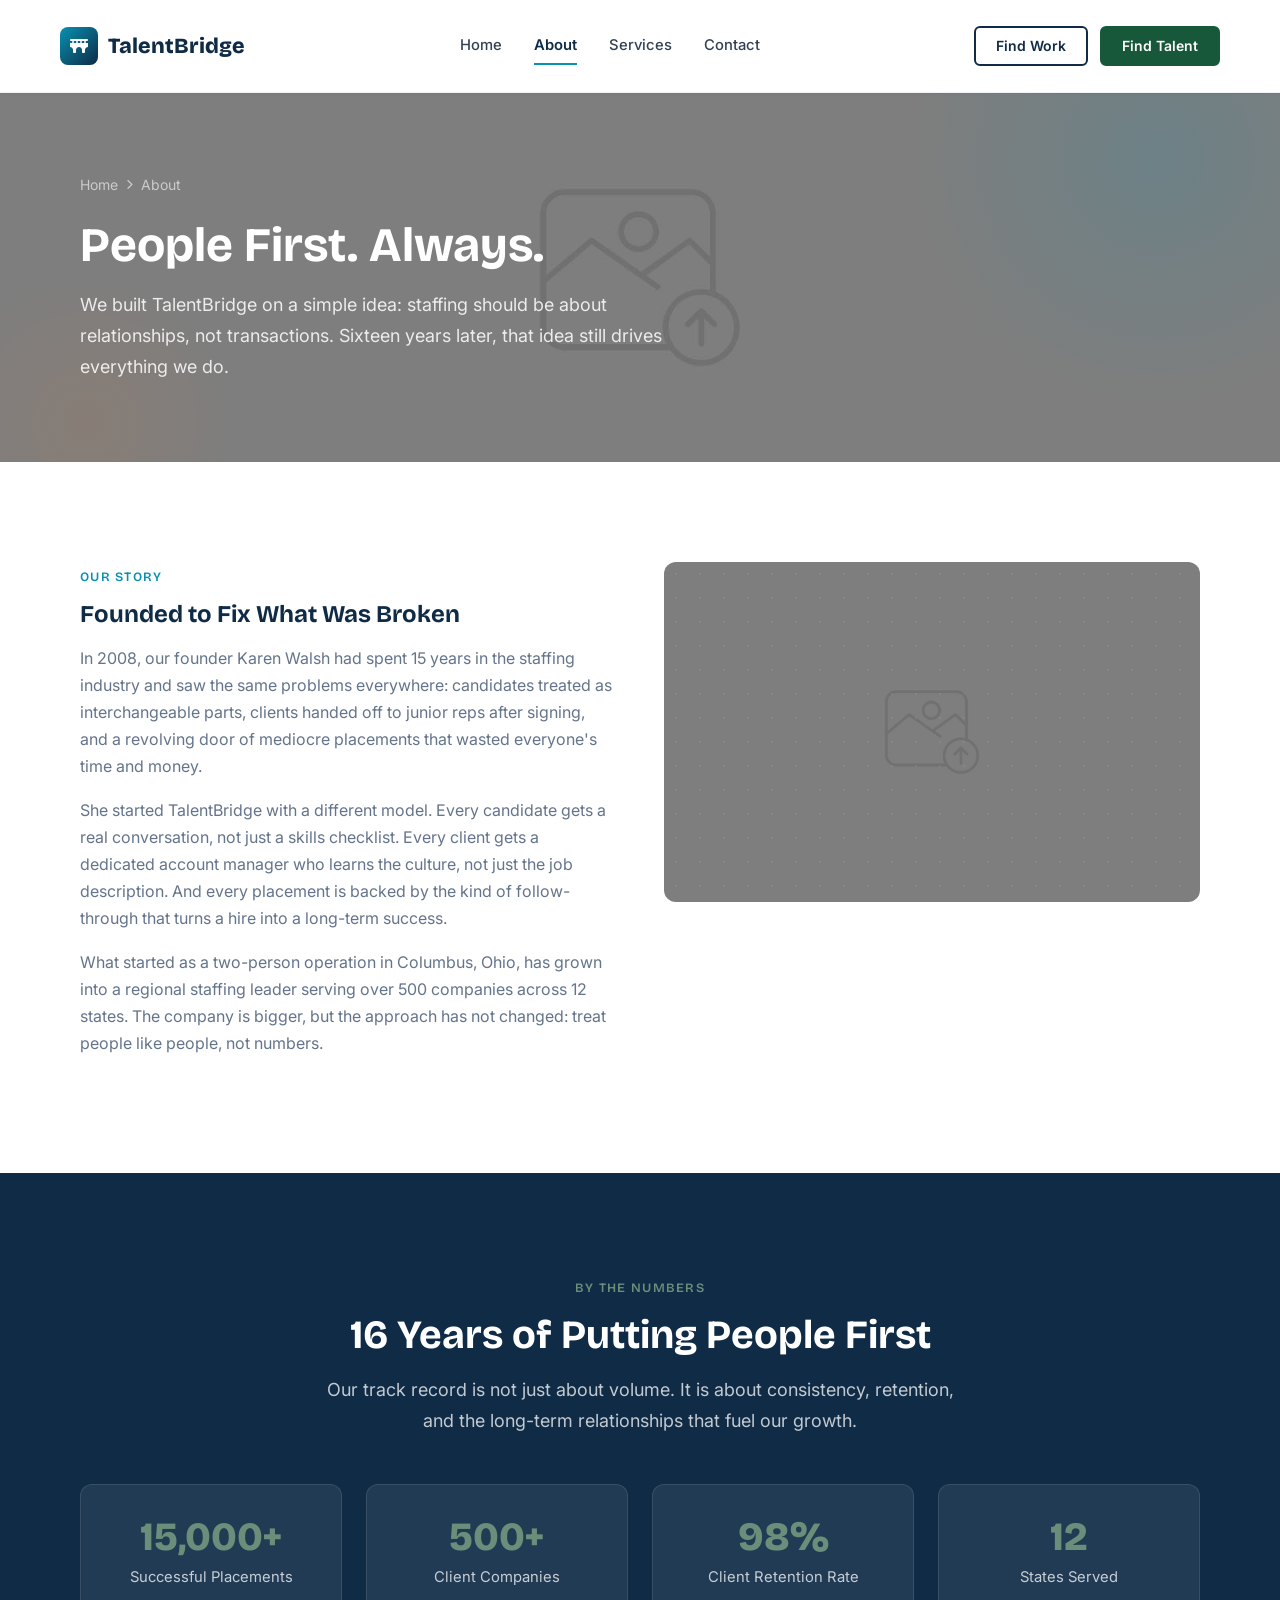
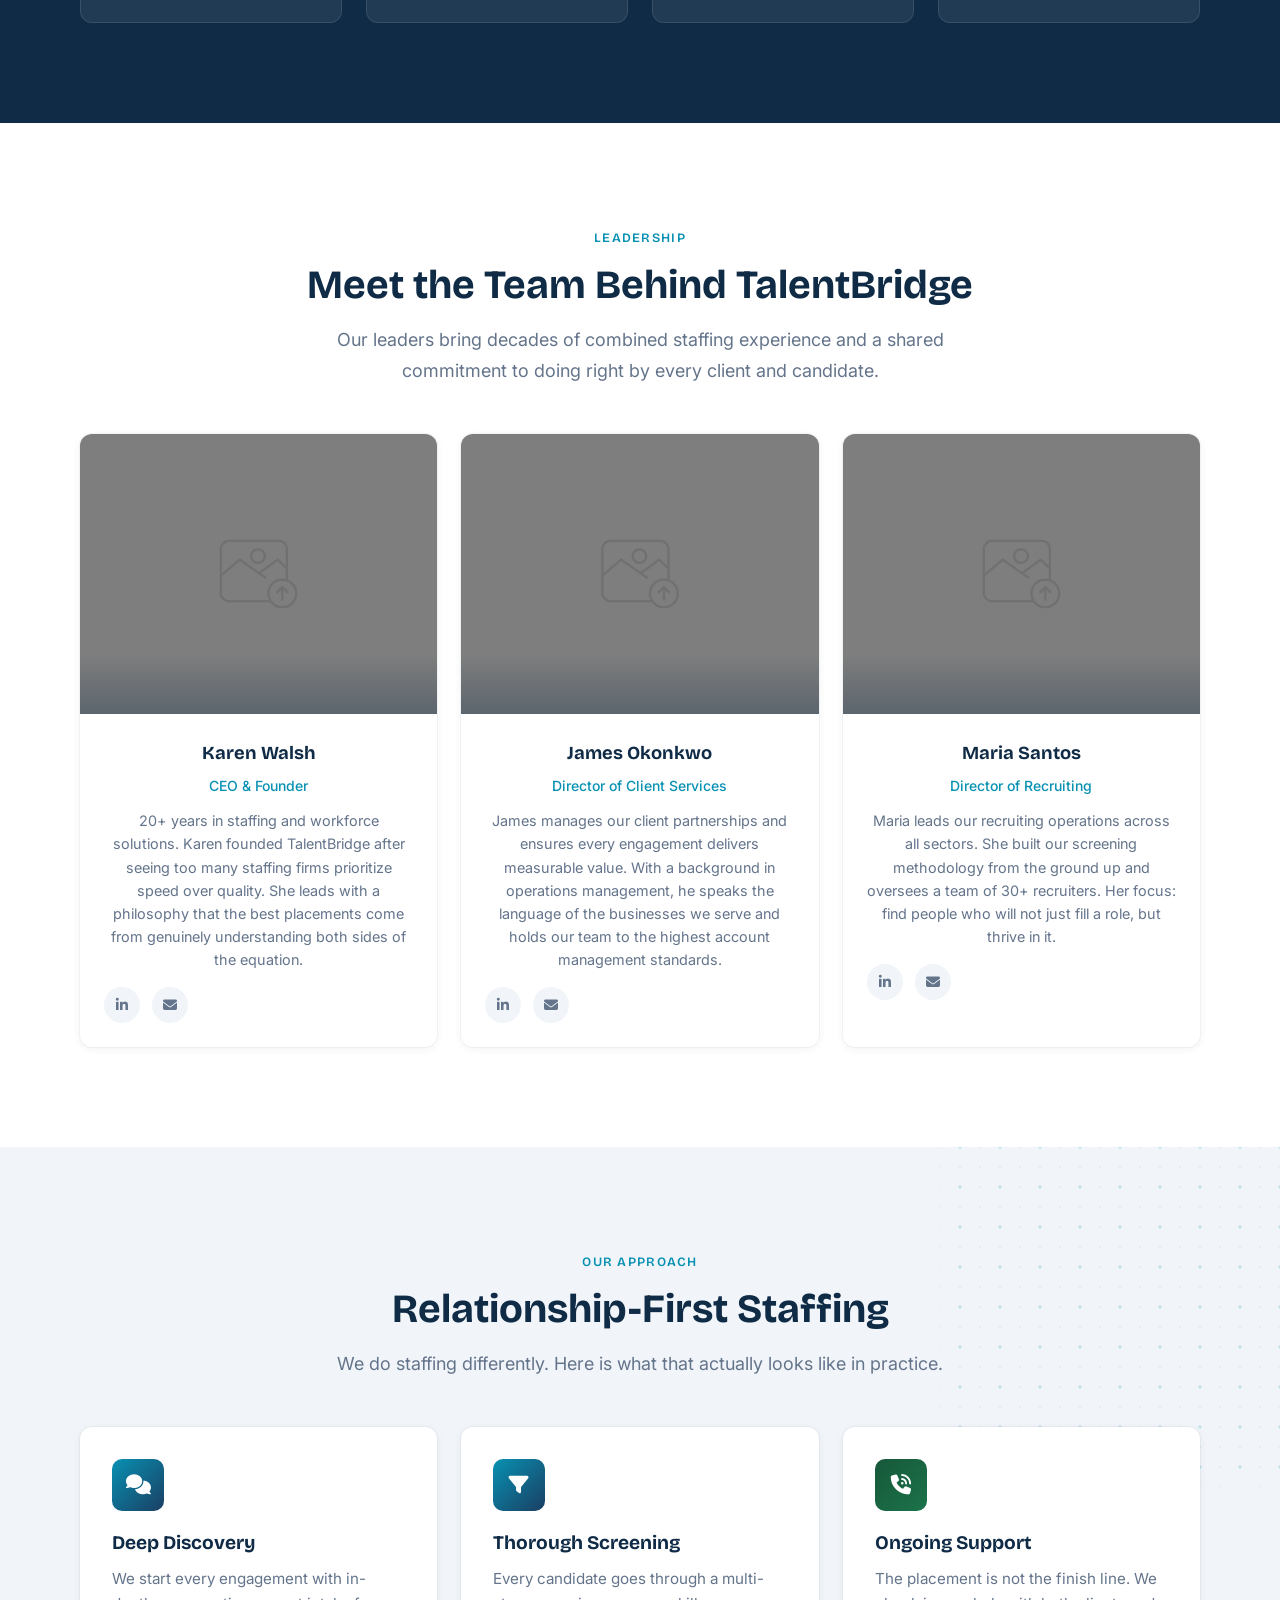
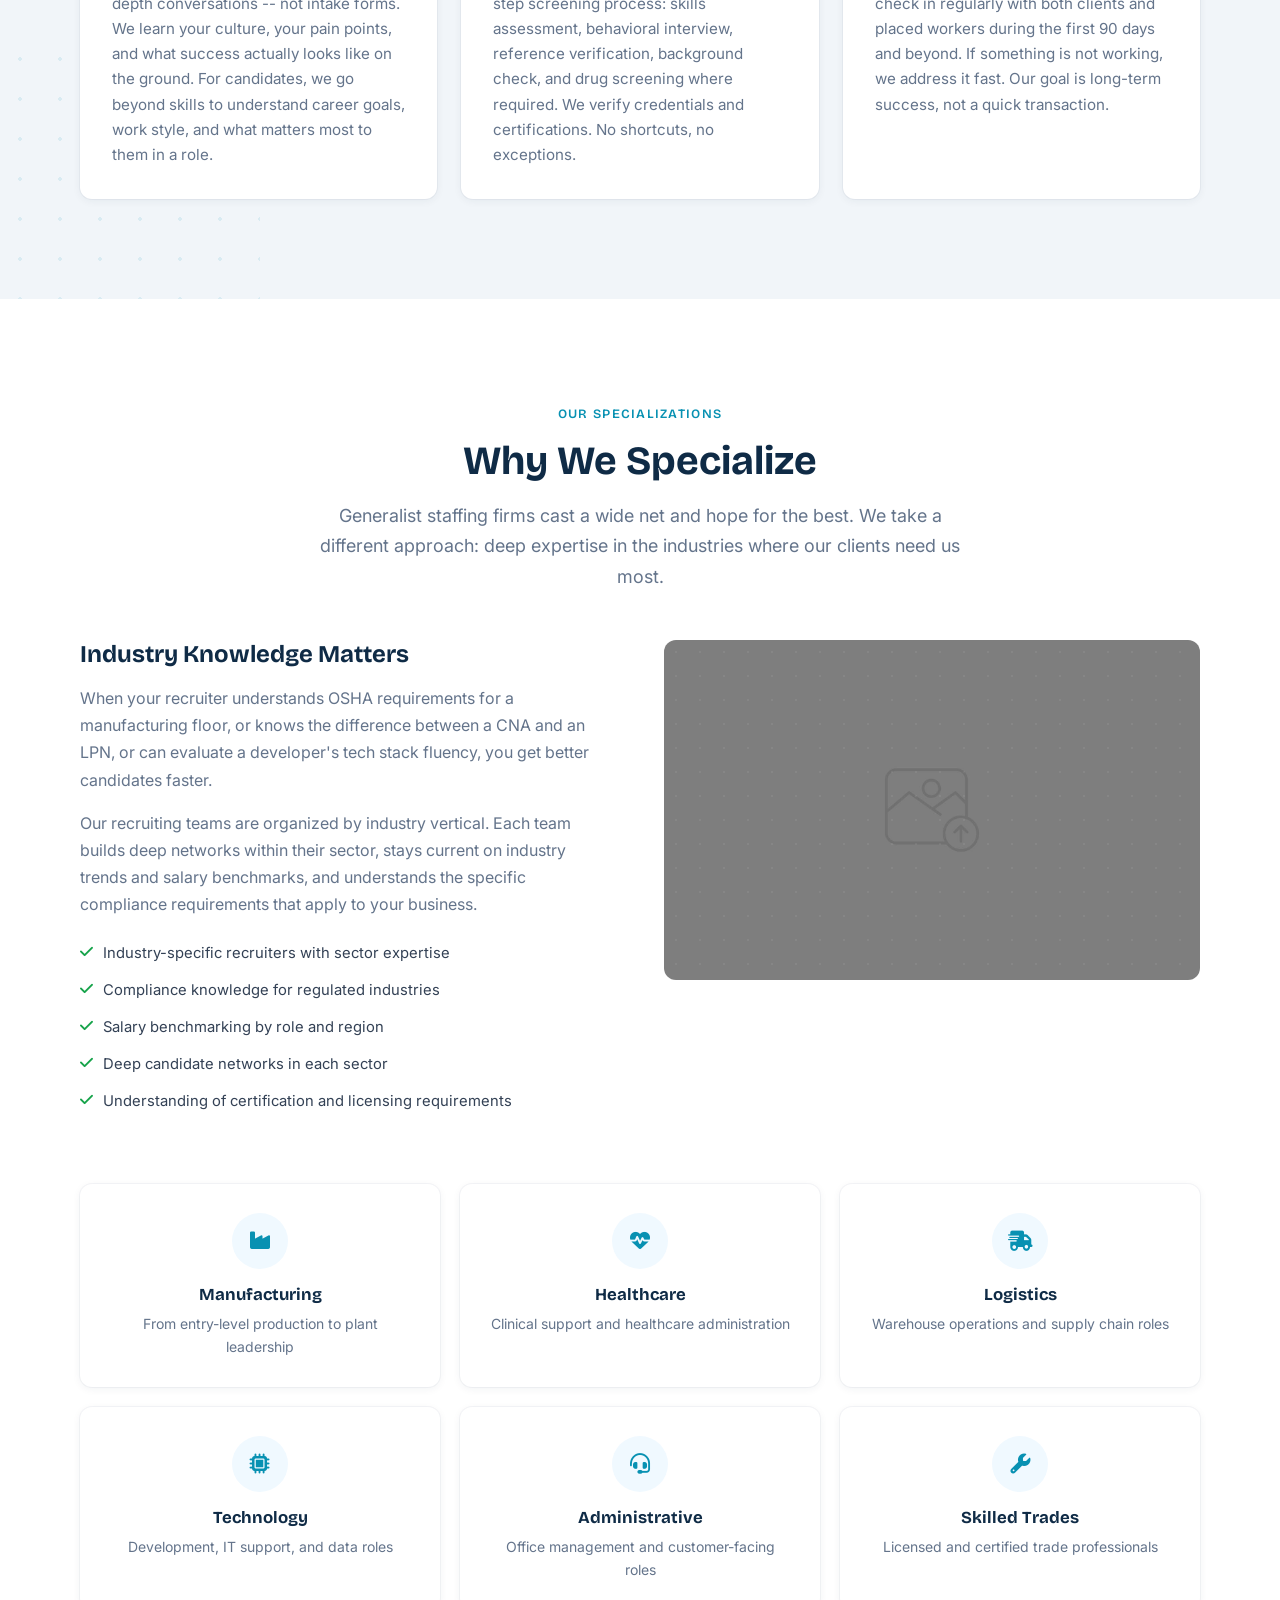
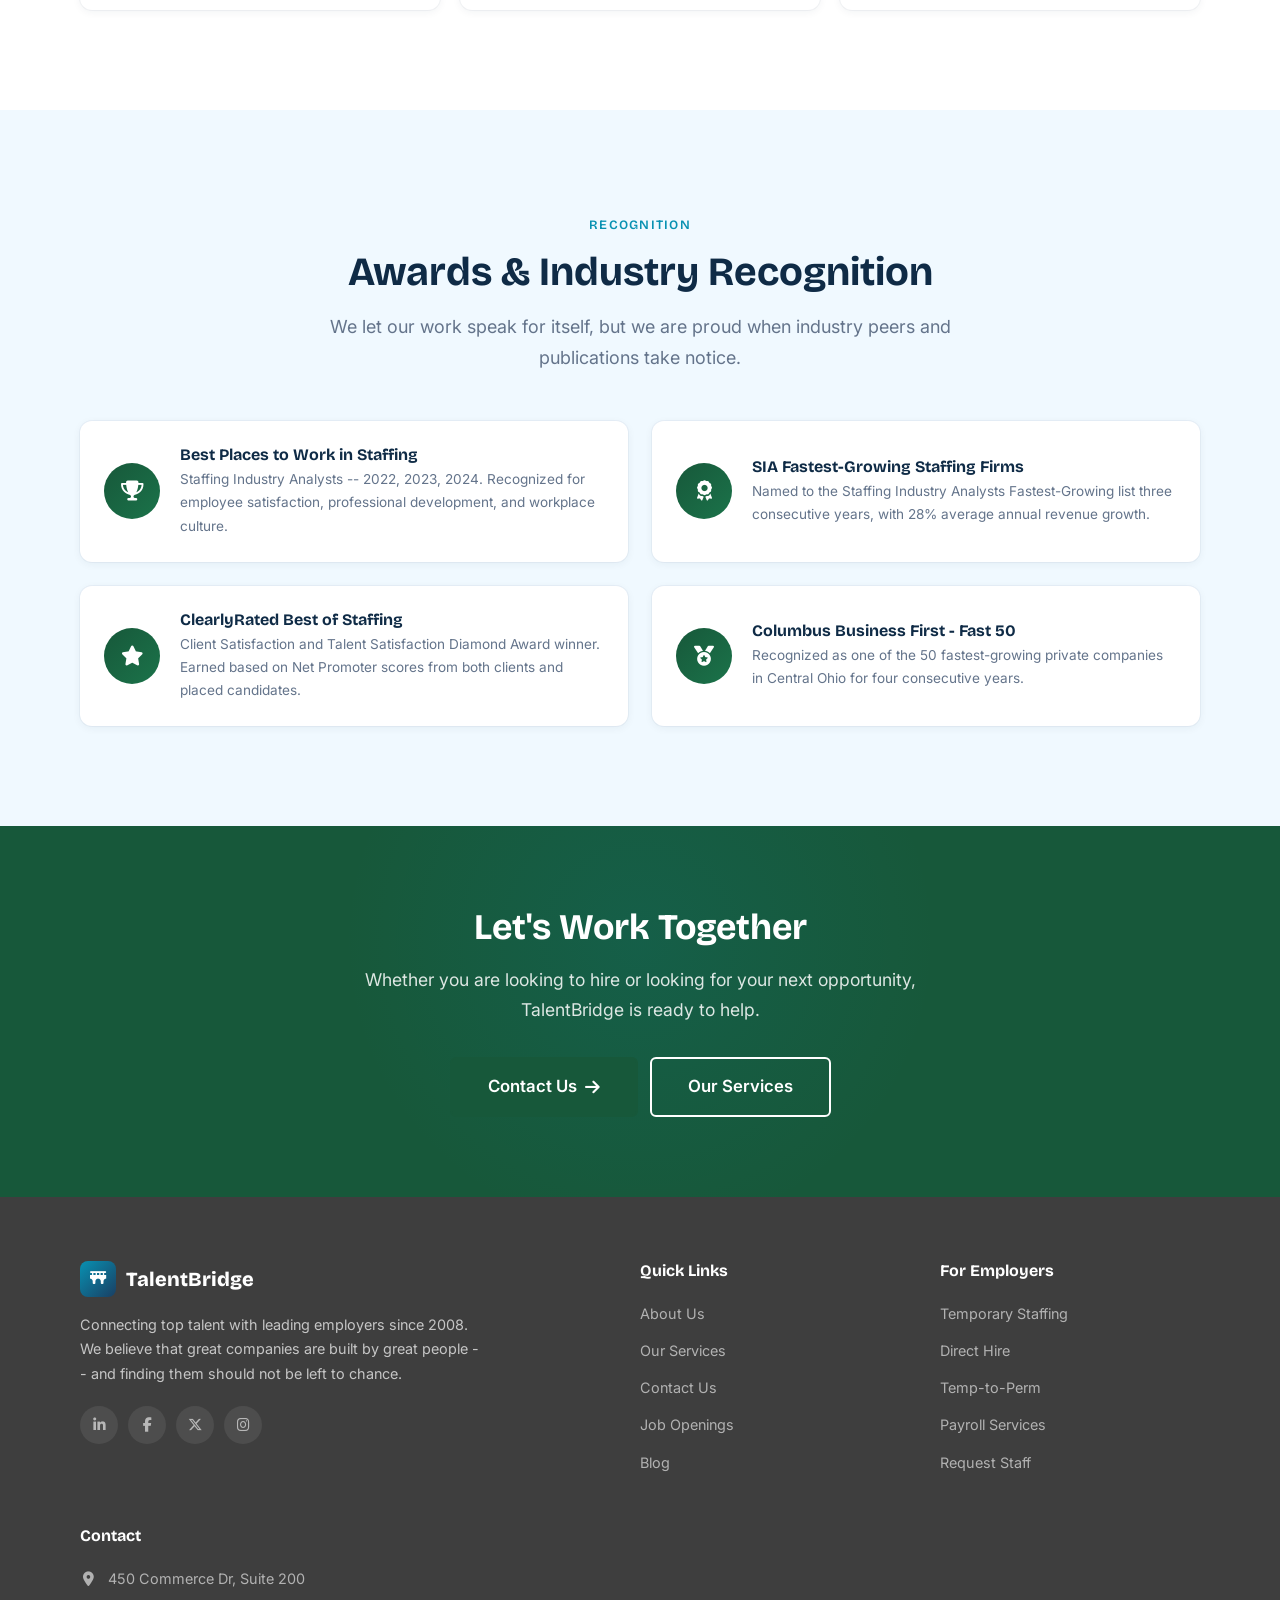
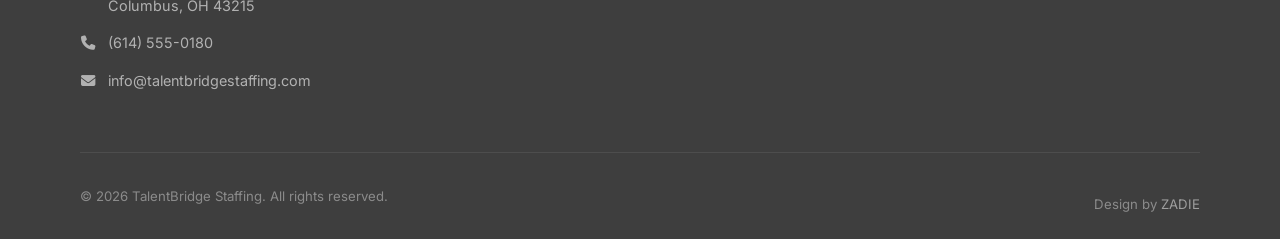
==== about.html @ 148ab931 "Initial commit" ====
<!DOCTYPE html>
<html lang="en">
<head>
  <meta charset="UTF-8">
  <meta name="viewport" content="width=device-width, initial-scale=1.0">
  <title>About Us | TalentBridge Staffing</title>
  <meta name="description" content="Learn about TalentBridge Staffing -- our story, our team, and our relationship-first approach to staffing that has served 500+ companies since 2008.">
  <link rel="preconnect" href="https://fonts.googleapis.com">
  <link rel="preconnect" href="https://fonts.gstatic.com" crossorigin>
  <link href="https://fonts.googleapis.com/css2?family=Bricolage+Grotesque:wght@400;500;600;700;800&family=Inter:wght@400;500;600;700&display=swap" rel="stylesheet">
  <link rel="stylesheet" href="https://cdnjs.cloudflare.com/ajax/libs/font-awesome/6.5.0/css/all.min.css">
  <link rel="stylesheet" href="styles.css">

  </head>
<body>



<!-- Header -->
<header class="header">
  <div class="header__inner">
    <a href="index.html" class="header__logo">
      <div class="header__logo-icon"><i class="fa-solid fa-bridge"></i></div>
      TalentBridge
    </a>
    <nav class="header__nav">
      <a href="index.html" class="header__nav-link">Home</a>
      <a href="about.html" class="header__nav-link active">About</a>
      <a href="services.html" class="header__nav-link">Services</a>
      <a href="contact.html" class="header__nav-link">Contact</a>
    </nav>
    <div class="header__actions">
      <a href="contact.html" class="btn btn--sm btn--outline-dark">Find Work</a>
      <a href="contact.html" class="btn btn--sm btn--primary">Find Talent</a>
    </div>
    <button class="mobile-nav-toggle" aria-label="Toggle navigation">
      <span></span>
      <span></span>
      <span></span>
    </button>
  </div>
  <nav class="mobile-nav">
    <a href="index.html" class="mobile-nav__link">Home</a>
    <a href="about.html" class="mobile-nav__link active">About</a>
    <a href="services.html" class="mobile-nav__link">Services</a>
    <a href="contact.html" class="mobile-nav__link">Contact</a>
    <div class="mobile-nav__actions">
      <a href="contact.html" class="btn btn--outline-dark">Find Work</a>
      <a href="contact.html" class="btn btn--primary">Find Talent</a>
    </div>
  </nav>
</header>

<!-- Page Hero -->
<section class="page-hero" style="background: url('images/placeholder.jpg') center/cover no-repeat;">
  <div class="container">
    <div class="page-hero__breadcrumb">
      <a href="index.html">Home</a>
      <i class="fa-solid fa-chevron-right" style="font-size: 0.65rem;"></i>
      <span>About</span>
    </div>
    <h1>People First. Always.</h1>
    <p>We built TalentBridge on a simple idea: staffing should be about relationships, not transactions. Sixteen years later, that idea still drives everything we do.</p>
  </div>
</section>

<!-- Our Story -->
<section class="section">
  <div class="container">
    <div class="service-detail">
      <div class="service-detail__content">
        <span class="section-label">Our Story</span>
        <h3>Founded to Fix What Was Broken</h3>
        <p>In 2008, our founder Karen Walsh had spent 15 years in the staffing industry and saw the same problems everywhere: candidates treated as interchangeable parts, clients handed off to junior reps after signing, and a revolving door of mediocre placements that wasted everyone's time and money.</p>
        <p>She started TalentBridge with a different model. Every candidate gets a real conversation, not just a skills checklist. Every client gets a dedicated account manager who learns the culture, not just the job description. And every placement is backed by the kind of follow-through that turns a hire into a long-term success.</p>
        <p>What started as a two-person operation in Columbus, Ohio, has grown into a regional staffing leader serving over 500 companies across 12 states. The company is bigger, but the approach has not changed: treat people like people, not numbers.</p>
      </div>
      <div class="service-detail__image" style="background: url('images/placeholder.jpg') center/cover no-repeat;">
      </div>
    </div>
  </div>
</section>

<!-- Stats -->
<section class="section section--dark">
  <div class="container text-center">
    <span class="section-label">By The Numbers</span>
    <h2 class="section-title">16 Years of Putting People First</h2>
    <p class="section-subtitle" style="color: rgba(255,255,255,0.75);">Our track record is not just about volume. It is about consistency, retention, and the long-term relationships that fuel our growth.</p>
    <div class="stats-grid">
      <div class="stat-card">
        <div class="stat-card__number">15,000+</div>
        <div class="stat-card__label">Successful Placements</div>
      </div>
      <div class="stat-card">
        <div class="stat-card__number">500+</div>
        <div class="stat-card__label">Client Companies</div>
      </div>
      <div class="stat-card">
        <div class="stat-card__number">98%</div>
        <div class="stat-card__label">Client Retention Rate</div>
      </div>
      <div class="stat-card">
        <div class="stat-card__number">12</div>
        <div class="stat-card__label">States Served</div>
      </div>
    </div>
  </div>
</section>

<!-- Team -->
<section class="section">
  <div class="container text-center">
    <span class="section-label">Leadership</span>
    <h2 class="section-title">Meet the Team Behind TalentBridge</h2>
    <p class="section-subtitle">Our leaders bring decades of combined staffing experience and a shared commitment to doing right by every client and candidate.</p>
    <div class="grid-3">
      <div class="team-card">
        <div class="team-card__photo" style="background: url('images/placeholder.jpg') center top/cover no-repeat;">
        </div>
        <div class="team-card__info">
          <div class="team-card__name">Karen Walsh</div>
          <div class="team-card__title">CEO & Founder</div>
          <p class="team-card__bio">20+ years in staffing and workforce solutions. Karen founded TalentBridge after seeing too many staffing firms prioritize speed over quality. She leads with a philosophy that the best placements come from genuinely understanding both sides of the equation.</p>
          <div class="team-card__social">
            <a href="#" aria-label="LinkedIn"><i class="fa-brands fa-linkedin-in"></i></a>
            <a href="#" aria-label="Email"><i class="fa-solid fa-envelope"></i></a>
          </div>
        </div>
      </div>
      <div class="team-card">
        <div class="team-card__photo" style="background: url('images/placeholder.jpg') center top/cover no-repeat;">
        </div>
        <div class="team-card__info">
          <div class="team-card__name">James Okonkwo</div>
          <div class="team-card__title">Director of Client Services</div>
          <p class="team-card__bio">James manages our client partnerships and ensures every engagement delivers measurable value. With a background in operations management, he speaks the language of the businesses we serve and holds our team to the highest account management standards.</p>
          <div class="team-card__social">
            <a href="#" aria-label="LinkedIn"><i class="fa-brands fa-linkedin-in"></i></a>
            <a href="#" aria-label="Email"><i class="fa-solid fa-envelope"></i></a>
          </div>
        </div>
      </div>
      <div class="team-card">
        <div class="team-card__photo" style="background: url('images/placeholder.jpg') center top/cover no-repeat;">
        </div>
        <div class="team-card__info">
          <div class="team-card__name">Maria Santos</div>
          <div class="team-card__title">Director of Recruiting</div>
          <p class="team-card__bio">Maria leads our recruiting operations across all sectors. She built our screening methodology from the ground up and oversees a team of 30+ recruiters. Her focus: find people who will not just fill a role, but thrive in it.</p>
          <div class="team-card__social">
            <a href="#" aria-label="LinkedIn"><i class="fa-brands fa-linkedin-in"></i></a>
            <a href="#" aria-label="Email"><i class="fa-solid fa-envelope"></i></a>
          </div>
        </div>
      </div>
    </div>
  </div>
</section>

<!-- Our Approach -->
<section class="section section--gray connection-pattern">
  <div class="container">
    <div class="text-center">
      <span class="section-label">Our Approach</span>
      <h2 class="section-title">Relationship-First Staffing</h2>
      <p class="section-subtitle">We do staffing differently. Here is what that actually looks like in practice.</p>
    </div>
    <div class="grid-3">
      <div class="card">
        <div class="card__icon">
          <i class="fa-solid fa-comments"></i>
        </div>
        <h3>Deep Discovery</h3>
        <p>We start every engagement with in-depth conversations -- not intake forms. We learn your culture, your pain points, and what success actually looks like on the ground. For candidates, we go beyond skills to understand career goals, work style, and what matters most to them in a role.</p>
      </div>
      <div class="card">
        <div class="card__icon">
          <i class="fa-solid fa-filter"></i>
        </div>
        <h3>Thorough Screening</h3>
        <p>Every candidate goes through a multi-step screening process: skills assessment, behavioral interview, reference verification, background check, and drug screening where required. We verify credentials and certifications. No shortcuts, no exceptions.</p>
      </div>
      <div class="card">
        <div class="card__icon card__icon--accent">
          <i class="fa-solid fa-phone-volume"></i>
        </div>
        <h3>Ongoing Support</h3>
        <p>The placement is not the finish line. We check in regularly with both clients and placed workers during the first 90 days and beyond. If something is not working, we address it fast. Our goal is long-term success, not a quick transaction.</p>
      </div>
    </div>
  </div>
</section>

<!-- Industries Deep Dive -->
<section class="section">
  <div class="container">
    <div class="text-center">
      <span class="section-label">Our Specializations</span>
      <h2 class="section-title">Why We Specialize</h2>
      <p class="section-subtitle">Generalist staffing firms cast a wide net and hope for the best. We take a different approach: deep expertise in the industries where our clients need us most.</p>
    </div>
    <div class="service-detail" style="margin-bottom: 48px;">
      <div class="service-detail__content">
        <h3>Industry Knowledge Matters</h3>
        <p>When your recruiter understands OSHA requirements for a manufacturing floor, or knows the difference between a CNA and an LPN, or can evaluate a developer's tech stack fluency, you get better candidates faster.</p>
        <p>Our recruiting teams are organized by industry vertical. Each team builds deep networks within their sector, stays current on industry trends and salary benchmarks, and understands the specific compliance requirements that apply to your business.</p>
        <ul class="check-list">
          <li><i class="fa-solid fa-check"></i> Industry-specific recruiters with sector expertise</li>
          <li><i class="fa-solid fa-check"></i> Compliance knowledge for regulated industries</li>
          <li><i class="fa-solid fa-check"></i> Salary benchmarking by role and region</li>
          <li><i class="fa-solid fa-check"></i> Deep candidate networks in each sector</li>
          <li><i class="fa-solid fa-check"></i> Understanding of certification and licensing requirements</li>
        </ul>
      </div>
      <div class="service-detail__image" style="background: url('images/placeholder.jpg') center/cover no-repeat;">
      </div>
    </div>
    <div class="grid-6">
      <div class="industry-card">
        <div class="industry-card__icon">
          <i class="fa-solid fa-industry"></i>
        </div>
        <h3>Manufacturing</h3>
        <p>From entry-level production to plant leadership</p>
      </div>
      <div class="industry-card">
        <div class="industry-card__icon">
          <i class="fa-solid fa-heart-pulse"></i>
        </div>
        <h3>Healthcare</h3>
        <p>Clinical support and healthcare administration</p>
      </div>
      <div class="industry-card">
        <div class="industry-card__icon">
          <i class="fa-solid fa-truck-fast"></i>
        </div>
        <h3>Logistics</h3>
        <p>Warehouse operations and supply chain roles</p>
      </div>
      <div class="industry-card">
        <div class="industry-card__icon">
          <i class="fa-solid fa-microchip"></i>
        </div>
        <h3>Technology</h3>
        <p>Development, IT support, and data roles</p>
      </div>
      <div class="industry-card">
        <div class="industry-card__icon">
          <i class="fa-solid fa-headset"></i>
        </div>
        <h3>Administrative</h3>
        <p>Office management and customer-facing roles</p>
      </div>
      <div class="industry-card">
        <div class="industry-card__icon">
          <i class="fa-solid fa-wrench"></i>
        </div>
        <h3>Skilled Trades</h3>
        <p>Licensed and certified trade professionals</p>
      </div>
    </div>
  </div>
</section>

<!-- Awards -->
<section class="section section--light-blue">
  <div class="container">
    <div class="text-center">
      <span class="section-label">Recognition</span>
      <h2 class="section-title">Awards & Industry Recognition</h2>
      <p class="section-subtitle">We let our work speak for itself, but we are proud when industry peers and publications take notice.</p>
    </div>
    <div class="grid-2">
      <div class="award-card">
        <div class="award-card__icon">
          <i class="fa-solid fa-trophy"></i>
        </div>
        <div>
          <h4>Best Places to Work in Staffing</h4>
          <p>Staffing Industry Analysts -- 2022, 2023, 2024. Recognized for employee satisfaction, professional development, and workplace culture.</p>
        </div>
      </div>
      <div class="award-card">
        <div class="award-card__icon">
          <i class="fa-solid fa-award"></i>
        </div>
        <div>
          <h4>SIA Fastest-Growing Staffing Firms</h4>
          <p>Named to the Staffing Industry Analysts Fastest-Growing list three consecutive years, with 28% average annual revenue growth.</p>
        </div>
      </div>
      <div class="award-card">
        <div class="award-card__icon">
          <i class="fa-solid fa-star"></i>
        </div>
        <div>
          <h4>ClearlyRated Best of Staffing</h4>
          <p>Client Satisfaction and Talent Satisfaction Diamond Award winner. Earned based on Net Promoter scores from both clients and placed candidates.</p>
        </div>
      </div>
      <div class="award-card">
        <div class="award-card__icon">
          <i class="fa-solid fa-medal"></i>
        </div>
        <div>
          <h4>Columbus Business First - Fast 50</h4>
          <p>Recognized as one of the 50 fastest-growing private companies in Central Ohio for four consecutive years.</p>
        </div>
      </div>
    </div>
  </div>
</section>

<!-- CTA Banner -->
<section class="cta-banner">
  <div class="container">
    <h2>Let's Work Together</h2>
    <p>Whether you are looking to hire or looking for your next opportunity, TalentBridge is ready to help.</p>
    <div class="btn-group">
      <a href="contact.html" class="btn btn--primary btn--lg">Contact Us <i class="fa-solid fa-arrow-right"></i></a>
      <a href="services.html" class="btn btn--outline btn--lg">Our Services</a>
    </div>
  </div>
</section>

<!-- Footer -->
<footer class="footer">
  <div class="container">
    <div class="footer__grid">
      <div class="footer__brand">
        <a href="index.html" class="footer__logo">
          <div class="footer__logo-icon"><i class="fa-solid fa-bridge"></i></div>
          TalentBridge
        </a>
        <p>Connecting top talent with leading employers since 2008. We believe that great companies are built by great people -- and finding them should not be left to chance.</p>
        <div class="footer__social">
          <a href="#" aria-label="LinkedIn"><i class="fa-brands fa-linkedin-in"></i></a>
          <a href="#" aria-label="Facebook"><i class="fa-brands fa-facebook-f"></i></a>
          <a href="#" aria-label="Twitter"><i class="fa-brands fa-x-twitter"></i></a>
          <a href="#" aria-label="Instagram"><i class="fa-brands fa-instagram"></i></a>
        </div>
      </div>
      <div class="footer__column">
        <h4>Quick Links</h4>
        <ul>
          <li><a href="about.html">About Us</a></li>
          <li><a href="services.html">Our Services</a></li>
          <li><a href="contact.html">Contact Us</a></li>
          <li><a href="#">Job Openings</a></li>
          <li><a href="#">Blog</a></li>
        </ul>
      </div>
      <div class="footer__column">
        <h4>For Employers</h4>
        <ul>
          <li><a href="services.html">Temporary Staffing</a></li>
          <li><a href="services.html">Direct Hire</a></li>
          <li><a href="services.html">Temp-to-Perm</a></li>
          <li><a href="services.html">Payroll Services</a></li>
          <li><a href="contact.html">Request Staff</a></li>
        </ul>
      </div>
      <div class="footer__column">
        <h4>Contact</h4>
        <ul>
          <li><a href="#"><i class="fa-solid fa-location-dot"></i> 450 Commerce Dr, Suite 200<br>&nbsp;&nbsp;&nbsp;&nbsp;&nbsp;&nbsp; Columbus, OH 43215</a></li>
          <li><a href="tel:+16145550180"><i class="fa-solid fa-phone"></i> (614) 555-0180</a></li>
          <li><a href="mailto:info@talentbridgestaffing.com"><i class="fa-solid fa-envelope"></i> info@talentbridgestaffing.com</a></li>
        </ul>
      </div>
    </div>
    <div class="footer__bottom">
      <p>&copy; 2026 TalentBridge Staffing. All rights reserved.</p>
      <p>Design by <a href="https://zadie.studio" target="_blank" rel="noopener">ZADIE</a></p>
    </div>
  </div>
</footer>

<!-- Mobile Nav Toggle Script -->
<script>
  const mobileNavToggle = document.querySelector('.mobile-nav-toggle');
  const mobileNav = document.querySelector('.mobile-nav');

  mobileNavToggle.addEventListener('click', function() {
    this.classList.toggle('active');
    mobileNav.classList.toggle('active');
  });

  document.querySelectorAll('.mobile-nav__link').forEach(link => {
    link.addEventListener('click', () => {
      mobileNavToggle.classList.remove('active');
      mobileNav.classList.remove('active');
    });
  });
</script>

</body>
</html>
---- styles.css ----
/* ============================================
   TalentBridge Staffing - Complete Stylesheet
   Aesthetic: Professional, Dynamic & Connected
   ============================================ */

/* --- CSS Custom Properties --- */
:root {
  /* Colors */
  --color-primary: #0F2B46;
  --color-primary-light: #1A3F63;
  --color-primary-dark: #091D30;
  --color-secondary: #0891B2;
  --color-secondary-light: #6B8E7A;
  --color-accent: #17583a;
  --color-accent-light: #1b734a;
  --color-white: #FFFFFF;
  --color-off-white: #F8FAFC;
  --color-light-blue: #F0F9FF;
  --color-gray-light: #F1F5F9;
  --color-gray: #64748B;
  --color-gray-dark: #334155;
  --color-dark: #6B8E7A;
  --color-success: #16A34A;

  /* Fonts */
  --font-heading: 'Bricolage Grotesque', sans-serif;
  --font-body: 'Inter', sans-serif;

  /* Shadows */
  --shadow-sm: 0 1px 2px rgba(15, 43, 70, 0.06);
  --shadow-md: 0 4px 12px rgba(15, 43, 70, 0.08);
  --shadow-lg: 0 8px 24px rgba(15, 43, 70, 0.12);
  --shadow-xl: 0 12px 40px rgba(15, 43, 70, 0.16);
  --shadow-card: 0 2px 8px rgba(15, 43, 70, 0.06), 0 0 0 1px rgba(15, 43, 70, 0.04);
  --shadow-card-hover: 0 8px 24px rgba(15, 43, 70, 0.12), 0 0 0 1px rgba(8, 145, 178, 0.15);

  /* Spacing */
  --section-padding: 80px 0;
  --container-width: 1200px;
  --border-radius: 10px;
  --border-radius-lg: 12px;
  --border-radius-sm: 6px;
  --border-radius-full: 9999px;

  /* Transitions */
  --transition-fast: 0.2s ease;
  --transition-base: 0.3s ease;
  --transition-slow: 0.4s ease;
}

/* --- Reset & Base --- */
*,
*::before,
*::after {
  box-sizing: border-box;
  margin: 0;
  padding: 0;
}

html {
  scroll-behavior: smooth;
  -webkit-text-size-adjust: 100%;
}

body {
  font-family: var(--font-body);
  font-size: 16px;
  line-height: 1.7;
  color: var(--color-gray-dark);
  background-color: var(--color-white);
  -webkit-font-smoothing: antialiased;
  -moz-osx-font-smoothing: grayscale;
}

img {
  max-width: 100%;
  height: auto;
  display: block;
}

a {
  color: var(--color-secondary);
  text-decoration: none;
  transition: color var(--transition-fast);
}

a:hover {
  color: var(--color-secondary-light);
}

ul, ol {
  list-style: none;
}

h1, h2, h3, h4, h5, h6 {
  font-family: var(--font-heading);
  color: var(--color-primary);
  line-height: 1.2;
  font-weight: 700;
}

h1 { font-size: 2.5rem; }
h2 { font-size: 2rem; }
h3 { font-size: 1.5rem; }
h4 { font-size: 1.25rem; }

p + p { margin-top: 1rem; }

/* --- Utility Classes --- */
.container {
  width: 100%;
  max-width: var(--container-width);
  margin: 0 auto;
  padding: 0 20px;
}

.section {
  padding: var(--section-padding);
}

.section--gray {
  background-color: var(--color-gray-light);
}

.section--light-blue {
  background-color: var(--color-light-blue);
}

.section--dark {
  background-color: var(--color-primary);
  color: var(--color-white);
}

.section--dark h2,
.section--dark h3,
.section--dark h4 {
  color: var(--color-white);
}

.section--dark p {
  color: rgba(255, 255, 255, 0.85);
}

.section-label {
  display: inline-block;
  font-family: var(--font-heading);
  font-size: 0.8rem;
  font-weight: 600;
  text-transform: uppercase;
  letter-spacing: 0.1em;
  color: var(--color-secondary);
  margin-bottom: 12px;
}

.section--dark .section-label {
  color: var(--color-secondary-light);
}

.section-title {
  font-size: 2rem;
  margin-bottom: 16px;
}

.section-subtitle {
  font-size: 1.125rem;
  color: var(--color-gray);
  max-width: 640px;
  margin-bottom: 48px;
}

.text-center {
  text-align: center;
}

.text-center .section-subtitle {
  margin-left: auto;
  margin-right: auto;
}

/* --- Buttons --- */
.btn {
  display: inline-flex;
  align-items: center;
  justify-content: center;
  gap: 8px;
  padding: 12px 28px;
  font-family: var(--font-body);
  font-size: 0.95rem;
  font-weight: 600;
  border: 2px solid transparent;
  border-radius: var(--border-radius-sm);
  cursor: pointer;
  transition: all var(--transition-base);
  text-decoration: none;
  line-height: 1.4;
  white-space: nowrap;
}

.btn--primary {
  background-color: var(--color-accent);
  color: var(--color-white);
  border-color: var(--color-accent);
}

.btn--primary:hover {
  background-color: #1b734a;
  border-color: #1b734a;
  color: var(--color-white);
  transform: translateY(-1px);
  box-shadow: var(--shadow-md);
}

.btn--secondary {
  background-color: var(--color-secondary);
  color: var(--color-white);
  border-color: var(--color-secondary);
}

.btn--secondary:hover {
  background-color: #0780a0;
  border-color: #0780a0;
  color: var(--color-white);
  transform: translateY(-1px);
  box-shadow: var(--shadow-md);
}

.btn--outline {
  background-color: transparent;
  color: var(--color-white);
  border-color: var(--color-white);
}

.btn--outline:hover {
  background-color: var(--color-white);
  color: var(--color-primary);
  transform: translateY(-1px);
}

.btn--outline-dark {
  background-color: transparent;
  color: var(--color-primary);
  border-color: var(--color-primary);
}

.btn--outline-dark:hover {
  background-color: var(--color-primary);
  color: var(--color-white);
  transform: translateY(-1px);
}

.btn--lg {
  padding: 16px 36px;
  font-size: 1.05rem;
}

.btn--sm {
  padding: 8px 20px;
  font-size: 0.875rem;
}

.btn-group {
  display: flex;
  flex-wrap: wrap;
  gap: 12px;
}

/* --- Connection Pattern Decoration --- */
.connection-pattern {
  position: relative;
  overflow: hidden;
}

.connection-pattern::before {
  content: '';
  position: absolute;
  top: -60px;
  right: -60px;
  width: 400px;
  height: 400px;
  background-image:
    radial-gradient(circle, rgba(8, 145, 178, 0.12) 2px, transparent 2px),
    radial-gradient(circle, rgba(8, 145, 178, 0.08) 1.5px, transparent 1.5px);
  background-size: 40px 40px, 20px 20px;
  background-position: 0 0, 10px 10px;
  pointer-events: none;
  z-index: 0;
}

.connection-pattern::after {
  content: '';
  position: absolute;
  bottom: -40px;
  left: -40px;
  width: 300px;
  height: 300px;
  background-image:
    radial-gradient(circle, rgba(8, 145, 178, 0.1) 2px, transparent 2px);
  background-size: 40px 40px;
  pointer-events: none;
  z-index: 0;
}

.connection-pattern > * {
  position: relative;
  z-index: 1;
}

/* Network line decoration */
.network-lines {
  position: absolute;
  top: 0;
  left: 0;
  width: 100%;
  height: 100%;
  pointer-events: none;
  z-index: 0;
  overflow: hidden;
}

.network-lines::before {
  content: '';
  position: absolute;
  top: 20%;
  right: -5%;
  width: 240px;
  height: 240px;
  border: 1px solid rgba(8, 145, 178, 0.1);
  border-radius: 50%;
}

.network-lines::after {
  content: '';
  position: absolute;
  bottom: 15%;
  right: 5%;
  width: 120px;
  height: 120px;
  border: 1px solid rgba(8, 145, 178, 0.08);
  border-radius: 50%;
}

/* --- Preview Banner --- */
.preview-banner {
  background-color: var(--color-primary-dark);
  color: var(--color-white);
  text-align: center;
  padding: 10px 20px;
  font-size: 0.85rem;
  font-weight: 500;
  position: relative;
  z-index: 1001;
}

.preview-banner a {
  color: var(--color-secondary-light);
  text-decoration: underline;
  font-weight: 600;
}

.preview-banner a:hover {
  color: var(--color-white);
}

/* --- Header --- */
.header {
  background-color: var(--color-white);
  box-shadow: var(--shadow-sm);
  position: sticky;
  top: 0;
  z-index: 1000;
  border-bottom: 1px solid rgba(15, 43, 70, 0.06);
  padding: 10px 0;
}

.header__inner {
  display: flex;
  align-items: center;
  justify-content: space-between;
  padding: 0 20px;
  height: 72px;
  max-width: var(--container-width);
  margin: 0 auto;
}

.header__logo {
  display: flex;
  align-items: center;
  gap: 10px;
  font-family: var(--font-heading);
  font-size: 1.35rem;
  font-weight: 800;
  color: var(--color-primary);
  text-decoration: none;
}

.header__logo:hover {
  color: var(--color-primary);
}

.header__logo-icon {
  width: 38px;
  height: 38px;
  background: linear-gradient(135deg, var(--color-secondary), var(--color-primary));
  border-radius: 8px;
  display: flex;
  align-items: center;
  justify-content: center;
  color: var(--color-white);
  font-size: 1rem;
}

.header__nav {
  display: none;
  align-items: center;
  gap: 32px;
}

.header__nav-link {
  font-size: 0.925rem;
  font-weight: 500;
  color: var(--color-gray-dark);
  text-decoration: none;
  position: relative;
  padding: 4px 0;
  transition: color var(--transition-fast);
}

.header__nav-link::after {
  content: '';
  position: absolute;
  bottom: -2px;
  left: 0;
  width: 0;
  height: 2px;
  background-color: var(--color-secondary);
  transition: width var(--transition-base);
}

.header__nav-link:hover {
  color: var(--color-primary);
}

.header__nav-link:hover::after {
  width: 100%;
}

.header__nav-link.active {
  color: var(--color-primary);
  font-weight: 600;
}

.header__nav-link.active::after {
  width: 100%;
}

.header__actions {
  display: none;
  align-items: center;
  gap: 12px;
}

/* Mobile Nav Toggle */
.mobile-nav-toggle {
  display: flex;
  flex-direction: column;
  justify-content: center;
  align-items: center;
  width: 40px;
  height: 40px;
  background: none;
  border: none;
  cursor: pointer;
  gap: 5px;
  padding: 8px;
  border-radius: var(--border-radius-sm);
  transition: background-color var(--transition-fast);
}

.mobile-nav-toggle:hover {
  background-color: var(--color-gray-light);
}

.mobile-nav-toggle span {
  display: block;
  width: 22px;
  height: 2px;
  background-color: var(--color-primary);
  border-radius: 2px;
  transition: all var(--transition-base);
  transform-origin: center;
}

.mobile-nav-toggle.active span:nth-child(1) {
  transform: rotate(45deg) translate(5px, 5px);
}

.mobile-nav-toggle.active span:nth-child(2) {
  opacity: 0;
}

.mobile-nav-toggle.active span:nth-child(3) {
  transform: rotate(-45deg) translate(5px, -5px);
}

/* Mobile Nav Menu */
.mobile-nav {
  display: none;
  background-color: var(--color-white);
  border-top: 1px solid var(--color-gray-light);
  padding: 20px;
  box-shadow: var(--shadow-lg);
}

.mobile-nav.active {
  display: block;
}

.mobile-nav__link {
  display: block;
  padding: 12px 0;
  font-size: 1rem;
  font-weight: 500;
  color: var(--color-gray-dark);
  text-decoration: none;
  border-bottom: 1px solid var(--color-gray-light);
  transition: color var(--transition-fast);
}

.mobile-nav__link:hover {
  color: var(--color-secondary);
}

.mobile-nav__link.active {
  color: var(--color-primary);
  font-weight: 600;
}

.mobile-nav__actions {
  display: flex;
  flex-direction: column;
  gap: 10px;
  margin-top: 20px;
}

/* --- Page Hero --- */
.page-hero {
  background: linear-gradient(135deg, var(--color-primary) 0%, var(--color-primary-light) 60%, var(--color-primary) 100%);
  color: var(--color-white);
  padding: 64px 0;
  position: relative;
  overflow: hidden;
}

.page-hero::before {
  content: '';
  position: absolute;
  top: -50%;
  right: -10%;
  width: 500px;
  height: 500px;
  background: radial-gradient(circle, rgba(8, 145, 178, 0.15) 0%, transparent 70%);
  pointer-events: none;
}

.page-hero::after {
  content: '';
  position: absolute;
  bottom: -30%;
  left: -5%;
  width: 300px;
  height: 300px;
  background: radial-gradient(circle, rgba(249, 115, 22, 0.08) 0%, transparent 70%);
  pointer-events: none;
}

.page-hero > .container {
  position: relative;
  z-index: 1;
}

.page-hero .section-label {
  color: var(--color-secondary-light);
}

.page-hero h1 {
  color: var(--color-white);
  font-size: 2.5rem;
  margin-bottom: 16px;
}

.page-hero p {
  color: rgba(255, 255, 255, 0.85);
  font-size: 1.125rem;
  max-width: 640px;
}

.page-hero__breadcrumb {
  display: flex;
  align-items: center;
  gap: 8px;
  margin-bottom: 20px;
  font-size: 0.875rem;
  color: rgba(255, 255, 255, 0.6);
}

.page-hero__breadcrumb a {
  color: rgba(255, 255, 255, 0.6);
  text-decoration: none;
  transition: color var(--transition-fast);
}

.page-hero__breadcrumb a:hover {
  color: var(--color-white);
}

/* --- Home Hero --- */
.hero {
  background: linear-gradient(135deg, var(--color-primary-dark) 0%, var(--color-primary) 40%, var(--color-primary-light) 100%);
  color: var(--color-white);
  padding: 80px 0 100px;
  position: relative;
  overflow: hidden;
}

.hero::before {
  content: '';
  position: absolute;
  top: -100px;
  right: -100px;
  width: 600px;
  height: 600px;
  background: radial-gradient(circle, rgba(8, 145, 178, 0.15) 0%, transparent 70%);
  pointer-events: none;
}

.hero::after {
  content: '';
  position: absolute;
  bottom: -80px;
  left: -50px;
  width: 400px;
  height: 400px;
  background: radial-gradient(circle, rgba(249, 115, 22, 0.08) 0%, transparent 70%);
  pointer-events: none;
}

.hero .network-lines::before {
  border-color: rgba(8, 145, 178, 0.15);
  width: 300px;
  height: 300px;
}

.hero .network-lines::after {
  border-color: rgba(8, 145, 178, 0.12);
  width: 180px;
  height: 180px;
}

.hero__content {
  position: relative;
  z-index: 1;
  max-width: 680px;
}

.hero__label {
  display: inline-flex;
  align-items: center;
  gap: 8px;
  background: rgba(8, 145, 178, 0.15);
  border: 1px solid rgba(8, 145, 178, 0.3);
  padding: 6px 16px;
  border-radius: var(--border-radius-full);
  font-size: 0.825rem;
  font-weight: 500;
  color: var(--color-secondary-light);
  margin-bottom: 24px;
}

.hero h1 {
  color: var(--color-white);
  font-size: 3rem;
  font-weight: 800;
  margin-bottom: 20px;
  letter-spacing: -0.02em;
}

.hero h1 span {
  color: var(--color-secondary-light);
}

.hero p {
  font-size: 1.2rem;
  color: rgba(255, 255, 255, 0.85);
  margin-bottom: 36px;
  line-height: 1.7;
}

.hero .btn-group {
  gap: 16px;
}

.hero__stats {
  display: grid;
  grid-template-columns: repeat(3, 1fr);
  gap: 24px;
  margin-top: 56px;
  padding-top: 40px;
  border-top: 1px solid rgba(255, 255, 255, 0.1);
}

.hero__stat {
  text-align: center;
}

.hero__stat-number {
  font-family: var(--font-heading);
  font-size: 2rem;
  font-weight: 800;
  color: var(--color-white);
  display: block;
}

.hero__stat-label {
  font-size: 0.85rem;
  color: rgba(255, 255, 255, 0.6);
  margin-top: 4px;
}

/* --- Cards --- */
.card {
  background-color: var(--color-white);
  border-radius: var(--border-radius-lg);
  padding: 32px;
  box-shadow: var(--shadow-card);
  transition: all var(--transition-base);
  position: relative;
  overflow: hidden;
}

.card:hover {
  box-shadow: var(--shadow-card-hover);
  transform: translateY(-3px);
}

.card__icon {
  width: 52px;
  height: 52px;
  border-radius: var(--border-radius);
  display: flex;
  align-items: center;
  justify-content: center;
  font-size: 1.25rem;
  margin-bottom: 20px;
  color: var(--color-white);
  background: linear-gradient(135deg, var(--color-secondary), var(--color-primary-light));
}

.card__icon--accent {
  background: linear-gradient(135deg, var(--color-accent), var(--color-accent-light));
}

.card h3 {
  font-size: 1.2rem;
  margin-bottom: 12px;
}

.card p {
  color: var(--color-gray);
  font-size: 0.95rem;
  line-height: 1.65;
}

.card__link {
  display: inline-flex;
  align-items: center;
  gap: 6px;
  margin-top: 16px;
  font-size: 0.9rem;
  font-weight: 600;
  color: var(--color-secondary);
  transition: gap var(--transition-base), color var(--transition-fast);
}

.card__link:hover {
  gap: 10px;
  color: var(--color-primary);
}

/* --- Grid Layouts --- */
.grid-2 {
  display: grid;
  grid-template-columns: 1fr;
  gap: 24px;
}

.grid-3 {
  display: grid;
  grid-template-columns: 1fr;
  gap: 24px;
}

.grid-4 {
  display: grid;
  grid-template-columns: 1fr;
  gap: 24px;
}

.grid-6 {
  display: grid;
  grid-template-columns: 1fr;
  gap: 20px;
}

/* --- Industry Badges/Tags --- */
.industry-tag {
  display: inline-flex;
  align-items: center;
  gap: 8px;
  padding: 6px 16px;
  background-color: var(--color-light-blue);
  color: var(--color-primary);
  font-size: 0.825rem;
  font-weight: 600;
  border-radius: var(--border-radius-full);
  border: 1px solid rgba(8, 145, 178, 0.12);
  transition: all var(--transition-fast);
}

.industry-tag:hover {
  background-color: rgba(8, 145, 178, 0.1);
  border-color: var(--color-secondary);
  color: var(--color-secondary);
}

.industry-tag i {
  font-size: 0.75rem;
  color: var(--color-secondary);
}

/* --- Industry Cards --- */
.industry-card {
  background-color: var(--color-white);
  border-radius: var(--border-radius-lg);
  padding: 28px;
  box-shadow: var(--shadow-card);
  transition: all var(--transition-base);
  text-align: center;
  border: 1px solid transparent;
}

.industry-card:hover {
  box-shadow: var(--shadow-card-hover);
  transform: translateY(-3px);
  border-color: rgba(8, 145, 178, 0.15);
}

.industry-card__icon {
  width: 56px;
  height: 56px;
  border-radius: 50%;
  display: flex;
  align-items: center;
  justify-content: center;
  font-size: 1.25rem;
  margin: 0 auto 16px;
  background-color: var(--color-light-blue);
  color: var(--color-secondary);
  transition: all var(--transition-base);
}

.industry-card:hover .industry-card__icon {
  background: linear-gradient(135deg, var(--color-secondary), var(--color-primary-light));
  color: var(--color-white);
}

.industry-card h3 {
  font-size: 1.05rem;
  margin-bottom: 8px;
}

.industry-card p {
  font-size: 0.875rem;
  color: var(--color-gray);
  line-height: 1.6;
}

/* --- Stats Section --- */
.stats-grid {
  display: grid;
  grid-template-columns: repeat(2, 1fr);
  gap: 24px;
}

.stat-card {
  text-align: center;
  padding: 32px 20px;
  background: rgba(255, 255, 255, 0.08);
  border-radius: var(--border-radius-lg);
  border: 1px solid rgba(255, 255, 255, 0.1);
  transition: all var(--transition-base);
}

.stat-card:hover {
  background: rgba(255, 255, 255, 0.12);
  transform: translateY(-2px);
}

.stat-card__number {
  font-family: var(--font-heading);
  font-size: 2.5rem;
  font-weight: 800;
  color: var(--color-secondary-light);
  line-height: 1;
  margin-bottom: 8px;
}

.stat-card__label {
  font-size: 0.925rem;
  color: rgba(255, 255, 255, 0.75);
}

/* Light variant */
.stat-card--light {
  background: var(--color-white);
  border: 1px solid rgba(15, 43, 70, 0.06);
  box-shadow: var(--shadow-card);
}

.stat-card--light:hover {
  box-shadow: var(--shadow-card-hover);
  background: var(--color-white);
}

.stat-card--light .stat-card__number {
  color: var(--color-secondary);
}

.stat-card--light .stat-card__label {
  color: var(--color-gray);
}

/* --- How It Works / Steps --- */
.steps {
  display: grid;
  grid-template-columns: 1fr;
  gap: 32px;
  position: relative;
}

.step {
  text-align: center;
  position: relative;
}

.step__number {
  width: 56px;
  height: 56px;
  border-radius: 50%;
  background: linear-gradient(135deg, var(--color-secondary), var(--color-primary-light));
  color: var(--color-white);
  font-family: var(--font-heading);
  font-size: 1.25rem;
  font-weight: 800;
  display: flex;
  align-items: center;
  justify-content: center;
  margin: 0 auto 20px;
  box-shadow: 0 4px 12px rgba(8, 145, 178, 0.3);
}

.step h3 {
  font-size: 1.15rem;
  margin-bottom: 10px;
}

.step p {
  font-size: 0.925rem;
  color: var(--color-gray);
  max-width: 280px;
  margin: 0 auto;
}

/* Step connector line */
.step__connector {
  display: none;
}

/* --- Testimonials --- */
.testimonial {
  background-color: var(--color-white);
  border-radius: var(--border-radius-lg);
  padding: 32px;
  box-shadow: var(--shadow-card);
  position: relative;
}

.testimonial::before {
  content: '\201C';
  font-family: var(--font-heading);
  font-size: 4rem;
  color: var(--color-secondary);
  opacity: 0.15;
  position: absolute;
  top: 12px;
  left: 24px;
  line-height: 1;
}

.testimonial__content {
  font-size: 0.975rem;
  line-height: 1.7;
  color: var(--color-gray-dark);
  margin-bottom: 20px;
  font-style: italic;
}

.testimonial__author {
  display: flex;
  align-items: center;
  gap: 14px;
}

.testimonial__avatar {
  width: 48px;
  height: 48px;
  border-radius: 50%;
  background: linear-gradient(135deg, var(--color-secondary), var(--color-primary-light));
  display: flex;
  align-items: center;
  justify-content: center;
  color: var(--color-white);
  font-family: var(--font-heading);
  font-weight: 700;
  font-size: 1rem;
}

.testimonial__info {
  display: flex;
  flex-direction: column;
}

.testimonial__name {
  font-weight: 600;
  color: var(--color-primary);
  font-size: 0.95rem;
}

.testimonial__role {
  font-size: 0.825rem;
  color: var(--color-gray);
}

.testimonial__stars {
  color: var(--color-accent);
  font-size: 0.8rem;
  margin-bottom: 14px;
}

/* --- Two-Audience Sections --- */
.audience-split {
  display: grid;
  grid-template-columns: 1fr;
  gap: 32px;
}

.audience-block {
  padding: 36px;
  border-radius: var(--border-radius-lg);
  position: relative;
  overflow: hidden;
}

.audience-block--employers {
  background: linear-gradient(135deg, var(--color-primary), var(--color-primary-light));
  color: var(--color-white);
}

.audience-block--employers h3 {
  color: var(--color-white);
}

.audience-block--employers p {
  color: rgba(255, 255, 255, 0.85);
}

.audience-block--seekers {
  background: linear-gradient(135deg, var(--color-secondary), #0AA0C4);
  color: var(--color-white);
}

.audience-block--seekers h3 {
  color: var(--color-white);
}

.audience-block--seekers p {
  color: rgba(255, 255, 255, 0.85);
}

.audience-block__icon {
  font-size: 2rem;
  margin-bottom: 20px;
  opacity: 0.9;
}

.audience-block h3 {
  font-size: 1.35rem;
  margin-bottom: 12px;
}

.audience-block p {
  margin-bottom: 24px;
  line-height: 1.7;
}

/* --- CTA Banner --- */
.cta-banner {
  background: #17583a;
  color: var(--color-white);
  padding: 64px 0;
  text-align: center;
  position: relative;
  overflow: hidden;
}

.cta-banner::before {
  content: '';
  position: absolute;
  top: -50%;
  left: 50%;
  transform: translateX(-50%);
  width: 600px;
  height: 600px;
  background: radial-gradient(circle, rgba(8, 145, 178, 0.12) 0%, transparent 70%);
  pointer-events: none;
}

.cta-banner h2 {
  color: var(--color-white);
  font-size: 2rem;
  margin-bottom: 16px;
  position: relative;
  z-index: 1;
}

.cta-banner p {
  color: rgba(255, 255, 255, 0.85);
  font-size: 1.1rem;
  max-width: 560px;
  margin: 0 auto 32px;
  position: relative;
  z-index: 1;
}

.cta-banner .btn-group {
  justify-content: center;
  position: relative;
  z-index: 1;
}

/* --- Team Section --- */
.team-card {
  background-color: var(--color-white);
  border-radius: var(--border-radius-lg);
  overflow: hidden;
  box-shadow: var(--shadow-card);
  transition: all var(--transition-base);
}

.team-card:hover {
  box-shadow: var(--shadow-card-hover);
  transform: translateY(-3px);
}

.team-card__photo {
  width: 100%;
  height: 280px;
  background: linear-gradient(135deg, var(--color-primary) 0%, var(--color-primary-light) 100%);
  display: flex;
  align-items: center;
  justify-content: center;
  color: var(--color-white);
  font-size: 3.5rem;
  position: relative;
  overflow: hidden;
}

.team-card__photo::after {
  content: '';
  position: absolute;
  bottom: 0;
  left: 0;
  right: 0;
  height: 60px;
  background: linear-gradient(to top, rgba(15, 43, 70, 0.3), transparent);
}

.team-card__info {
  padding: 24px;
}

.team-card__name {
  font-family: var(--font-heading);
  font-size: 1.15rem;
  font-weight: 700;
  color: var(--color-primary);
  margin-bottom: 4px;
}

.team-card__title {
  font-size: 0.875rem;
  color: var(--color-secondary);
  font-weight: 500;
  margin-bottom: 12px;
}

.team-card__bio {
  font-size: 0.9rem;
  color: var(--color-gray);
  line-height: 1.6;
}

.team-card__social {
  display: flex;
  gap: 12px;
  margin-top: 16px;
}

.team-card__social a {
  width: 36px;
  height: 36px;
  border-radius: 50%;
  background-color: var(--color-gray-light);
  display: flex;
  align-items: center;
  justify-content: center;
  color: var(--color-gray);
  font-size: 0.875rem;
  transition: all var(--transition-fast);
}

.team-card__social a:hover {
  background-color: var(--color-secondary);
  color: var(--color-white);
}

/* --- Contact Forms --- */
.contact-tabs {
  display: flex;
  gap: 0;
  margin-bottom: 32px;
  border-radius: var(--border-radius) var(--border-radius) 0 0;
  overflow: hidden;
  border: 1px solid rgba(15, 43, 70, 0.1);
  border-bottom: none;
}

.contact-tab {
  flex: 1;
  padding: 16px 24px;
  text-align: center;
  font-family: var(--font-heading);
  font-size: 1rem;
  font-weight: 600;
  color: var(--color-gray);
  background-color: var(--color-gray-light);
  border: none;
  cursor: pointer;
  transition: all var(--transition-base);
  display: flex;
  align-items: center;
  justify-content: center;
  gap: 8px;
}

.contact-tab:hover {
  color: var(--color-primary);
  background-color: var(--color-light-blue);
}

.contact-tab.active {
  color: var(--color-white);
  background-color: var(--color-primary);
}

.contact-form-panel {
  display: none;
  background-color: var(--color-white);
  border-radius: 0 0 var(--border-radius) var(--border-radius);
  padding: 36px;
  border: 1px solid rgba(15, 43, 70, 0.08);
  border-top: 3px solid var(--color-secondary);
}

.contact-form-panel.active {
  display: block;
}

.form-group {
  margin-bottom: 20px;
}

.form-group label {
  display: block;
  font-size: 0.875rem;
  font-weight: 600;
  color: var(--color-primary);
  margin-bottom: 6px;
}

.form-group input,
.form-group select,
.form-group textarea {
  width: 100%;
  padding: 12px 16px;
  border: 1px solid rgba(15, 43, 70, 0.15);
  border-radius: var(--border-radius-sm);
  font-family: var(--font-body);
  font-size: 0.925rem;
  color: var(--color-gray-dark);
  background-color: var(--color-white);
  transition: border-color var(--transition-fast), box-shadow var(--transition-fast);
}

.form-group input:focus,
.form-group select:focus,
.form-group textarea:focus {
  outline: none;
  border-color: var(--color-secondary);
  box-shadow: 0 0 0 3px rgba(8, 145, 178, 0.1);
}

.form-group textarea {
  min-height: 120px;
  resize: vertical;
}

.form-group select {
  appearance: none;
  background-image: url("data:image/svg+xml,%3Csvg xmlns='http://www.w3.org/2000/svg' width='12' height='12' viewBox='0 0 12 12'%3E%3Cpath fill='%2364748B' d='M6 8L1 3h10z'/%3E%3C/svg%3E");
  background-repeat: no-repeat;
  background-position: right 14px center;
  padding-right: 40px;
}

.form-row {
  display: grid;
  grid-template-columns: 1fr;
  gap: 20px;
}

/* --- FAQ --- */
.faq-item {
  background-color: var(--color-white);
  border-radius: var(--border-radius);
  border: 1px solid rgba(15, 43, 70, 0.08);
  margin-bottom: 12px;
  overflow: hidden;
  transition: box-shadow var(--transition-base);
}

.faq-item:hover {
  box-shadow: var(--shadow-md);
}

.faq-question {
  display: flex;
  align-items: center;
  justify-content: space-between;
  padding: 20px 24px;
  cursor: pointer;
  font-family: var(--font-heading);
  font-size: 1rem;
  font-weight: 600;
  color: var(--color-primary);
  background: none;
  border: none;
  width: 100%;
  text-align: left;
  gap: 16px;
  transition: background-color var(--transition-fast);
}

.faq-question:hover {
  background-color: var(--color-off-white);
}

.faq-question i {
  font-size: 0.85rem;
  color: var(--color-secondary);
  transition: transform var(--transition-base);
  flex-shrink: 0;
}

.faq-item.active .faq-question i {
  transform: rotate(180deg);
}

.faq-answer {
  display: none;
  padding: 0 24px 20px;
  font-size: 0.925rem;
  color: var(--color-gray);
  line-height: 1.7;
}

.faq-item.active .faq-answer {
  display: block;
}

/* --- Contact Info --- */
.contact-info-card {
  background-color: var(--color-white);
  border-radius: var(--border-radius-lg);
  padding: 32px;
  box-shadow: var(--shadow-card);
}

.contact-info-item {
  display: flex;
  gap: 16px;
  padding: 16px 0;
  border-bottom: 1px solid var(--color-gray-light);
}

.contact-info-item:last-child {
  border-bottom: none;
}

.contact-info-item__icon {
  width: 44px;
  height: 44px;
  border-radius: 50%;
  background-color: var(--color-light-blue);
  color: var(--color-secondary);
  display: flex;
  align-items: center;
  justify-content: center;
  font-size: 1rem;
  flex-shrink: 0;
}

.contact-info-item__content h4 {
  font-size: 0.95rem;
  margin-bottom: 4px;
}

.contact-info-item__content p {
  font-size: 0.9rem;
  color: var(--color-gray);
}

.contact-info-item__content a {
  color: var(--color-secondary);
  font-weight: 500;
}

/* Map placeholder */
.map-placeholder {
  width: 100%;
  height: 300px;
  background: linear-gradient(135deg, var(--color-gray-light) 0%, var(--color-light-blue) 100%);
  border-radius: var(--border-radius-lg);
  display: flex;
  flex-direction: column;
  align-items: center;
  justify-content: center;
  color: var(--color-gray);
  gap: 12px;
  border: 1px solid rgba(15, 43, 70, 0.06);
}

.map-placeholder i {
  font-size: 2.5rem;
  color: var(--color-secondary);
  opacity: 0.5;
}

.map-placeholder p {
  font-size: 0.925rem;
}

/* --- Service Detail Sections --- */
.service-detail {
  display: grid;
  grid-template-columns: 1fr;
  gap: 40px;
  align-items: start;
}

.service-detail__content h3 {
  font-size: 1.5rem;
  margin-bottom: 16px;
}

.service-detail__content p {
  margin-bottom: 16px;
  color: var(--color-gray);
}

.service-detail__image {
  background: linear-gradient(135deg, var(--color-primary) 0%, var(--color-primary-light) 100%);
  border-radius: var(--border-radius-lg);
  height: 280px;
  display: flex;
  align-items: center;
  justify-content: center;
  color: var(--color-white);
  font-size: 3rem;
  position: relative;
  overflow: hidden;
}

.service-detail__image::before {
  content: '';
  position: absolute;
  inset: 0;
  background-image:
    radial-gradient(circle, rgba(255, 255, 255, 0.06) 1.5px, transparent 1.5px);
  background-size: 24px 24px;
}

.check-list {
  margin: 16px 0;
}

.check-list li {
  display: flex;
  align-items: flex-start;
  gap: 10px;
  padding: 6px 0;
  font-size: 0.925rem;
  color: var(--color-gray-dark);
}

.check-list li i {
  color: var(--color-success);
  margin-top: 4px;
  flex-shrink: 0;
}

/* --- Awards --- */
.award-card {
  display: flex;
  align-items: center;
  gap: 20px;
  background-color: var(--color-white);
  border-radius: var(--border-radius-lg);
  padding: 24px;
  box-shadow: var(--shadow-card);
  transition: all var(--transition-base);
}

.award-card:hover {
  box-shadow: var(--shadow-card-hover);
  transform: translateY(-2px);
}

.award-card__icon {
  width: 56px;
  height: 56px;
  border-radius: 50%;
  background: linear-gradient(135deg, var(--color-accent), var(--color-accent-light));
  display: flex;
  align-items: center;
  justify-content: center;
  color: var(--color-white);
  font-size: 1.25rem;
  flex-shrink: 0;
}

.award-card h4 {
  font-size: 1rem;
  margin-bottom: 4px;
}

.award-card p {
  font-size: 0.85rem;
  color: var(--color-gray);
}

/* --- Service Area --- */
.service-area {
  background: linear-gradient(135deg, var(--color-light-blue), var(--color-white));
  border-radius: var(--border-radius-lg);
  padding: 40px;
  text-align: center;
  border: 1px solid rgba(8, 145, 178, 0.1);
}

.service-area__states {
  display: flex;
  flex-wrap: wrap;
  justify-content: center;
  gap: 10px;
  margin-top: 24px;
}

.service-area__state {
  padding: 8px 16px;
  background-color: var(--color-white);
  border-radius: var(--border-radius-full);
  font-size: 0.85rem;
  font-weight: 500;
  color: var(--color-primary);
  border: 1px solid rgba(15, 43, 70, 0.08);
  transition: all var(--transition-fast);
}

.service-area__state:hover {
  border-color: var(--color-secondary);
  color: var(--color-secondary);
  background-color: var(--color-light-blue);
}

/* --- Footer --- */
.footer {
  background-color: #3E3E3E;
  color: rgba(255, 255, 255, 0.7);
  padding: 64px 0 0;
}

.footer__grid {
  display: grid;
  grid-template-columns: 1fr;
  gap: 40px;
  padding-bottom: 48px;
}

.footer__brand {
  max-width: 400px; 
}

.footer__logo {
  display: flex;
  align-items: center;
  gap: 10px;
  font-family: var(--font-heading);
  font-size: 1.25rem;
  font-weight: 800;
  color: var(--color-white);
  text-decoration: none;
  margin-bottom: 16px;
}

.footer__logo-icon {
  width: 36px;
  height: 36px;
  background: linear-gradient(135deg, var(--color-secondary), var(--color-primary-light));
  border-radius: 8px;
  display: flex;
  align-items: center;
  justify-content: center;
  color: var(--color-white);
  font-size: 0.9rem;
}

.footer__brand p {
  font-size: 0.9rem;
  line-height: 1.7;
  margin-bottom: 20px;
}

.footer__social {
  display: flex;
  gap: 10px;
}

.footer__social a {
  width: 38px;
  height: 38px;
  border-radius: 50%;
  background: rgba(255, 255, 255, 0.08);
  display: flex;
  align-items: center;
  justify-content: center;
  color: rgba(255, 255, 255, 0.6);
  font-size: 0.9rem;
  transition: all var(--transition-fast);
}

.footer__social a:hover {
  background-color: var(--color-secondary);
  color: var(--color-white);
}

.footer__column h4 {
  font-family: var(--font-heading);
  color: var(--color-white);
  font-size: 1rem;
  font-weight: 700;
  margin-bottom: 20px;
}

.footer__column ul li {
  margin-bottom: 10px;
}

.footer__column ul li a {
  color: rgba(255, 255, 255, 0.6);
  font-size: 0.9rem;
  text-decoration: none;
  transition: color var(--transition-fast);
}

.footer__column ul li a:hover {
  color: var(--color-secondary-light);
}

.footer__column ul li a i {
  margin-right: 8px;
  width: 16px;
  text-align: center;
}

.footer__bottom {
  border-top: 1px solid rgba(255, 255, 255, 0.08);
  padding: 24px 0;
  display: flex;
  flex-direction: column;
  align-items: center;
  gap: 12px;
  text-align: center;
}

.footer__bottom p {
  font-size: 0.825rem;
  color: rgba(255, 255, 255, 0.4);
}

.footer__bottom a {
  color: rgba(255, 255, 255, 0.5);
  text-decoration: none;
  transition: color var(--transition-fast);
}

.footer__bottom a:hover {
  color: var(--color-secondary-light);
}

/* --- Reduced Motion --- */
@media (prefers-reduced-motion: reduce) {
  *,
  *::before,
  *::after {
    animation-duration: 0.01ms !important;
    animation-iteration-count: 1 !important;
    transition-duration: 0.01ms !important;
    scroll-behavior: auto !important;
  }

  .card:hover,
  .industry-card:hover,
  .team-card:hover,
  .stat-card:hover,
  .award-card:hover,
  .faq-item:hover,
  .btn--primary:hover,
  .btn--secondary:hover,
  .btn--outline:hover,
  .btn--outline-dark:hover {
    transform: none;
  }
}

/* --- Responsive: 768px --- */
@media (min-width: 768px) {
  h1 { font-size: 3rem; }
  h2 { font-size: 2.25rem; }

  .section {
    padding: 100px 0;
  }

  .container {
    padding: 0 32px;
  }

  .header__nav {
    display: flex;
  }

  .header__actions {
    display: flex;
  }

  .mobile-nav-toggle {
    display: none;
  }

  .hero {
    padding: 100px 0 120px;
  }

  .hero h1 {
    font-size: 3.25rem;
  }

  .hero__stats {
    max-width: 560px;
  }

  .page-hero {
    padding: 80px 0;
  }

  .page-hero h1 {
    font-size: 2.75rem;
  }

  .section-title {
    font-size: 2.25rem;
  }

  .grid-2 {
    grid-template-columns: repeat(2, 1fr);
  }

  .grid-3 {
    grid-template-columns: repeat(2, 1fr);
  }

  .grid-4 {
    grid-template-columns: repeat(2, 1fr);
  }

  .grid-6 {
    grid-template-columns: repeat(2, 1fr);
  }

  .steps {
    grid-template-columns: repeat(3, 1fr);
    gap: 40px;
  }

  .step__connector {
    display: block;
    position: absolute;
    top: 28px;
    left: calc(50% + 36px);
    width: calc(100% - 72px);
    height: 2px;
    background: linear-gradient(90deg, var(--color-secondary), rgba(8, 145, 178, 0.2));
  }

  .step:last-child .step__connector {
    display: none;
  }

  .stats-grid {
    grid-template-columns: repeat(4, 1fr);
  }

  .audience-split {
    grid-template-columns: repeat(2, 1fr);
  }

  .service-detail {
    grid-template-columns: 1fr 1fr;
    gap: 48px;
  }

  .service-detail--reverse {
    direction: rtl;
  }

  .service-detail--reverse > * {
    direction: ltr;
  }

  .form-row {
    grid-template-columns: 1fr 1fr;
  }

  .footer__grid {
    grid-template-columns: 2fr 1fr 1fr;
  }

  .footer__bottom {
    flex-direction: row;
    justify-content: space-between;
  }

  .cta-banner {
    padding: 80px 0;
  }

  .cta-banner h2 {
    font-size: 2.25rem;
  }
}

/* --- Responsive: 1024px --- */
@media (min-width: 1024px) {
  h1 { font-size: 3.5rem; }

  .container {
    padding: 0 40px;
  }

  .hero {
    padding: 120px 0 140px;
  }

  .hero h1 {
    font-size: 3.75rem;
  }

  .hero p {
    font-size: 1.25rem;
  }

  .grid-3 {
    grid-template-columns: repeat(3, 1fr);
  }

  .grid-4 {
    grid-template-columns: repeat(4, 1fr);
  }

  .grid-6 {
    grid-template-columns: repeat(3, 1fr);
  }

  .section-title {
    font-size: 2.5rem;
  }

  .page-hero h1 {
    font-size: 3rem;
  }

  .service-detail__image {
    height: 340px;
  }
}
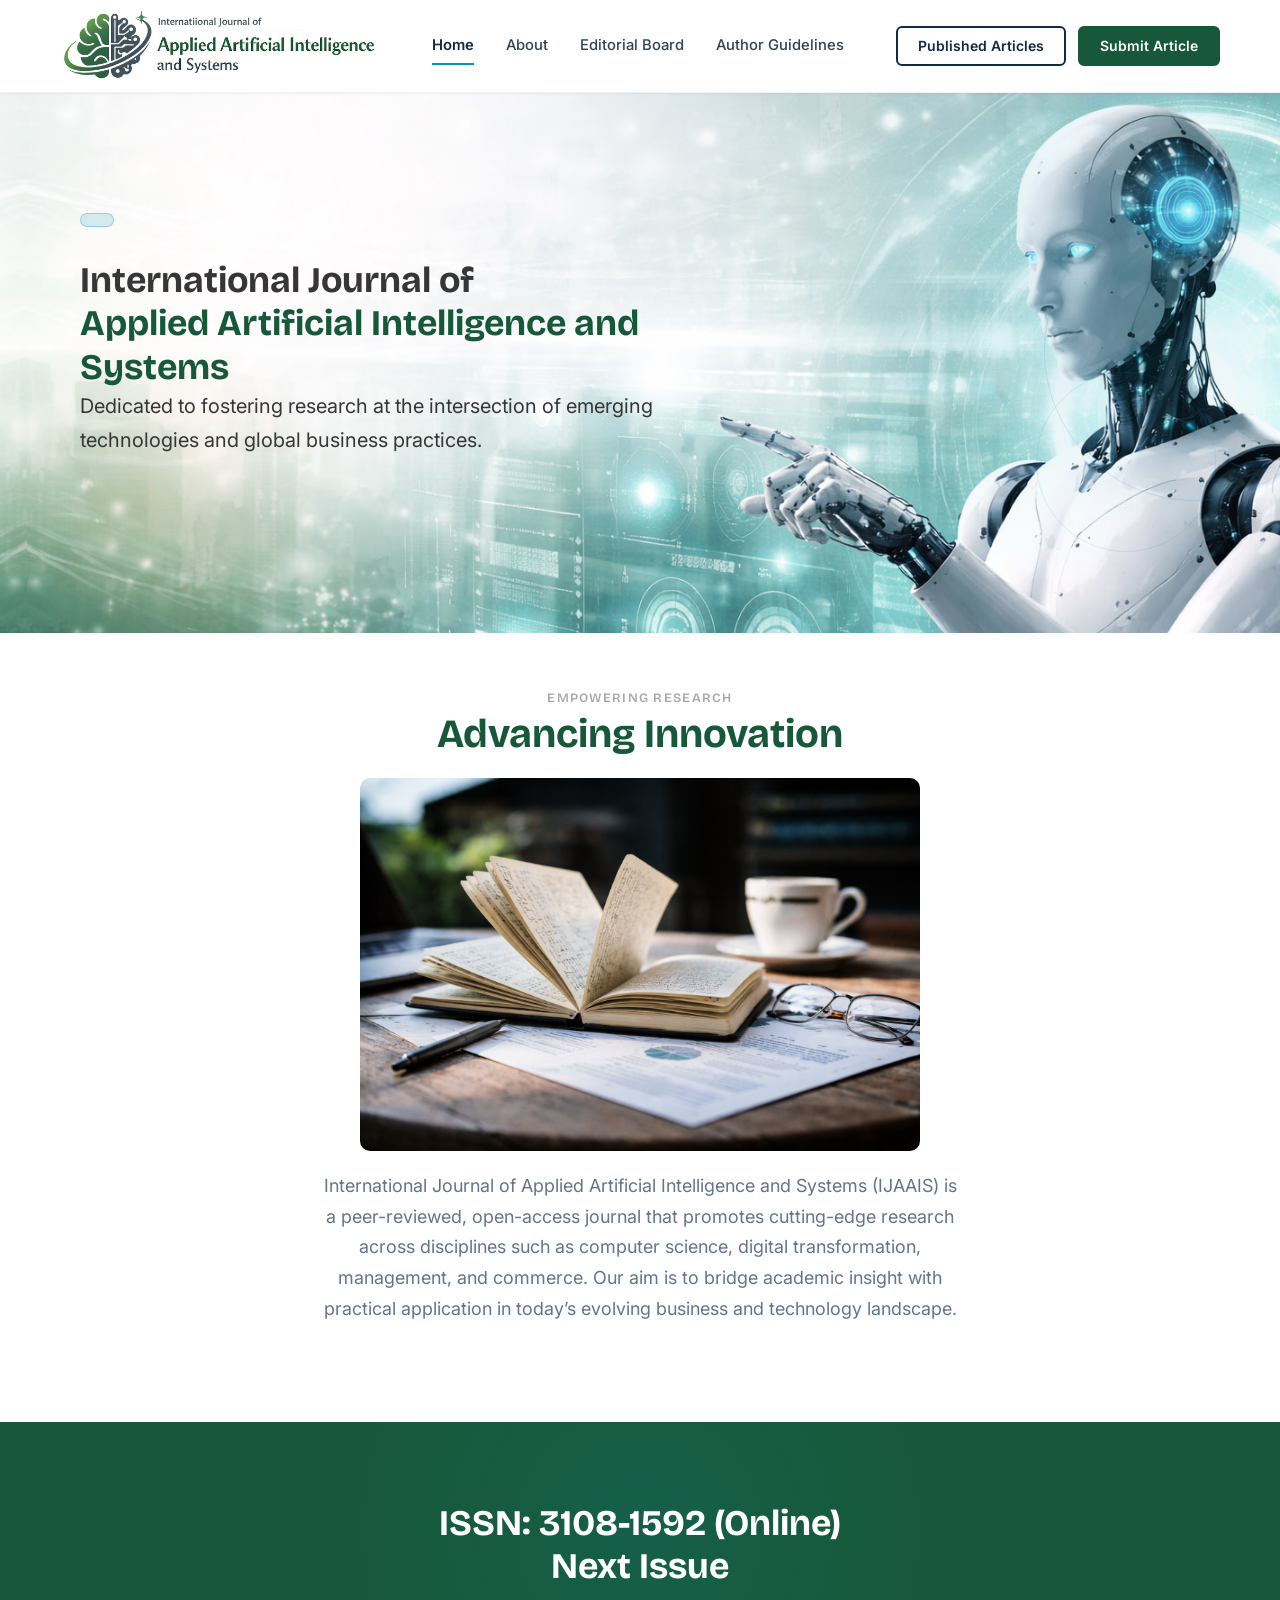
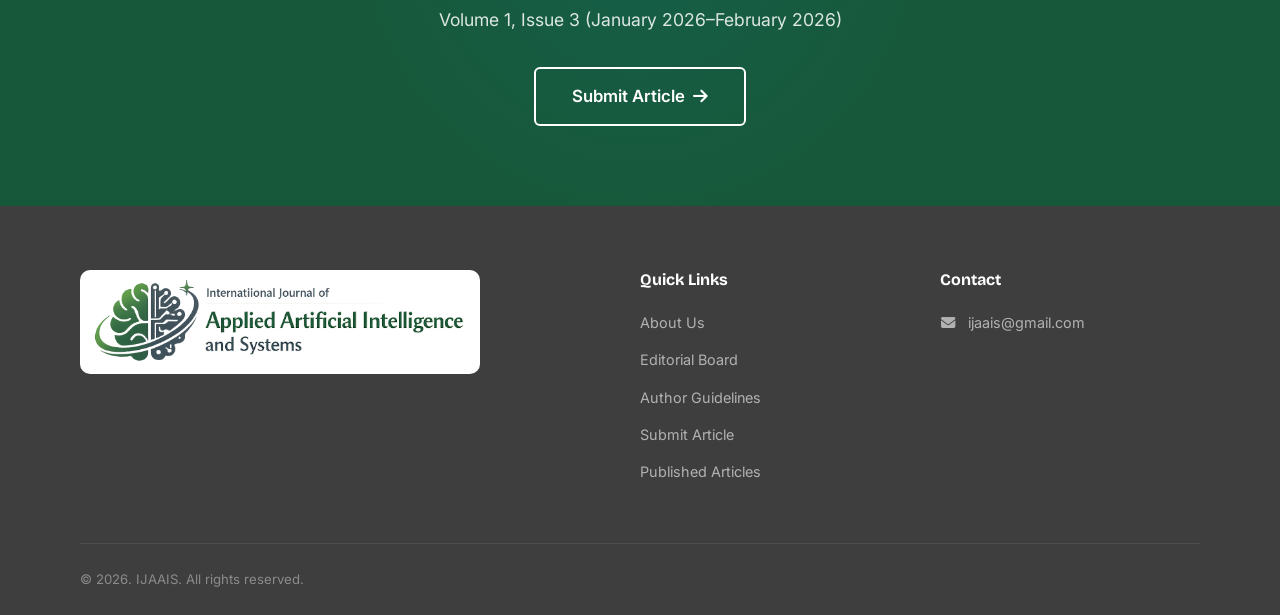
==== commit eaf817a0: "Initial commit" ====
--- a/about.html
+++ b/about.html
@@ -3,8 +3,8 @@
 <head>
   <meta charset="UTF-8">
   <meta name="viewport" content="width=device-width, initial-scale=1.0">
-  <title>About Us | TalentBridge Staffing</title>
-  <meta name="description" content="Learn about TalentBridge Staffing -- our story, our team, and our relationship-first approach to staffing that has served 500+ companies since 2008.">
+  <title>About - IJAAIS</title>
+  <meta name="description" content="">
   <link rel="preconnect" href="https://fonts.googleapis.com">
   <link rel="preconnect" href="https://fonts.gstatic.com" crossorigin>
   <link href="https://fonts.googleapis.com/css2?family=Bricolage+Grotesque:wght@400;500;600;700;800&family=Inter:wght@400;500;600;700&display=swap" rel="stylesheet">
@@ -13,387 +13,77 @@
 
   </head>
 <body>
-
-
-
-<!-- Header -->
-<header class="header">
-  <div class="header__inner">
-    <a href="index.html" class="header__logo">
-      <div class="header__logo-icon"><i class="fa-solid fa-bridge"></i></div>
-      TalentBridge
-    </a>
-    <nav class="header__nav">
-      <a href="index.html" class="header__nav-link">Home</a>
-      <a href="about.html" class="header__nav-link active">About</a>
-      <a href="services.html" class="header__nav-link">Services</a>
-      <a href="contact.html" class="header__nav-link">Contact</a>
-    </nav>
-    <div class="header__actions">
-      <a href="contact.html" class="btn btn--sm btn--outline-dark">Find Work</a>
-      <a href="contact.html" class="btn btn--sm btn--primary">Find Talent</a>
-    </div>
-    <button class="mobile-nav-toggle" aria-label="Toggle navigation">
-      <span></span>
-      <span></span>
-      <span></span>
-    </button>
-  </div>
-  <nav class="mobile-nav">
-    <a href="index.html" class="mobile-nav__link">Home</a>
-    <a href="about.html" class="mobile-nav__link active">About</a>
-    <a href="services.html" class="mobile-nav__link">Services</a>
-    <a href="contact.html" class="mobile-nav__link">Contact</a>
-    <div class="mobile-nav__actions">
-      <a href="contact.html" class="btn btn--outline-dark">Find Work</a>
-      <a href="contact.html" class="btn btn--primary">Find Talent</a>
-    </div>
-  </nav>
-</header>
-
-<!-- Page Hero -->
-<section class="page-hero" style="background: url('images/placeholder.jpg') center/cover no-repeat;">
+<div id="header"></div>
+<!-- Hero -->
+<section class="hero" style="background: url('images/banner.jpg') center/cover no-repeat;">
+  <div class="network-lines"></div>
   <div class="container">
-    <div class="page-hero__breadcrumb">
-      <a href="index.html">Home</a>
-      <i class="fa-solid fa-chevron-right" style="font-size: 0.65rem;"></i>
-      <span>About</span>
-    </div>
-    <h1>People First. Always.</h1>
-    <p>We built TalentBridge on a simple idea: staffing should be about relationships, not transactions. Sixteen years later, that idea still drives everything we do.</p>
-  </div>
-</section>
-
-<!-- Our Story -->
-<section class="section">
-  <div class="container">
-    <div class="service-detail">
-      <div class="service-detail__content">
-        <span class="section-label">Our Story</span>
-        <h3>Founded to Fix What Was Broken</h3>
-        <p>In 2008, our founder Karen Walsh had spent 15 years in the staffing industry and saw the same problems everywhere: candidates treated as interchangeable parts, clients handed off to junior reps after signing, and a revolving door of mediocre placements that wasted everyone's time and money.</p>
-        <p>She started TalentBridge with a different model. Every candidate gets a real conversation, not just a skills checklist. Every client gets a dedicated account manager who learns the culture, not just the job description. And every placement is backed by the kind of follow-through that turns a hire into a long-term success.</p>
-        <p>What started as a two-person operation in Columbus, Ohio, has grown into a regional staffing leader serving over 500 companies across 12 states. The company is bigger, but the approach has not changed: treat people like people, not numbers.</p>
-      </div>
-      <div class="service-detail__image" style="background: url('images/placeholder.jpg') center/cover no-repeat;">
-      </div>
+    <div class="hero__content">
+      <div class="hero__label">
+        </div>
+      <h2><span style="color: #363636;">International Journal of </span> <br><span style="color: #17583a;">Applied Artificial Intelligence and Systems</span></h2>
+      <p style="color: #363636;">Dedicated to fostering research at the intersection of emerging technologies and global business practices.</p>
+      <!-- <div class="btn-group">
+        <a href="contact.html" class="btn btn--primary btn--lg">I'm Hiring <i class="fa-solid fa-arrow-right"></i></a>
+        <a href="contact.html" class="btn btn--outline btn--lg">I'm Looking for Work</a>
+      </div> -->
     </div>
   </div>
 </section>
 
-<!-- Stats -->
-<section class="section section--dark">
+<!-- Services Overview -->
+<!-- <section class="section">
   <div class="container text-center">
-    <span class="section-label">By The Numbers</span>
-    <h2 class="section-title">16 Years of Putting People First</h2>
-    <p class="section-subtitle" style="color: rgba(255,255,255,0.75);">Our track record is not just about volume. It is about consistency, retention, and the long-term relationships that fuel our growth.</p>
-    <div class="stats-grid">
-      <div class="stat-card">
-        <div class="stat-card__number">15,000+</div>
-        <div class="stat-card__label">Successful Placements</div>
+        <div class="grid-3">
+      <div class="card">
+        <div class="card__icon">
+          <i class="fa-solid fa-clock-rotate-left"></i>
+        </div>
+        <h3>Our Mission</h3>
+        <p>To promote scholarly communication that advances applied technology and modern business strategies through accessible, high-quality publications.</p>
       </div>
-      <div class="stat-card">
-        <div class="stat-card__number">500+</div>
-        <div class="stat-card__label">Client Companies</div>
+      <div class="card">
+        <div class="card__icon card__icon--accent">
+          <i class="fa-solid fa-user-check"></i>
+        </div>
+        <h3>Our Vision</h3>
+        <p>To become a globally recognized journal driving impactful research in interdisciplinary domains that shape the future of business and technology.</p>
       </div>
-      <div class="stat-card">
-        <div class="stat-card__number">98%</div>
-        <div class="stat-card__label">Client Retention Rate</div>
-      </div>
-      <div class="stat-card">
-        <div class="stat-card__number">12</div>
-        <div class="stat-card__label">States Served</div>
+      <div class="card">
+        <div class="card__icon">
+          <i class="fa-solid fa-arrows-rotate"></i>
+        </div>
+        <h3>Core Values</h3>
+        <p>Integrity, Innovation, Accessibility, and Academic Excellence in publishing and knowledge dissemination.</p>
       </div>
     </div>
   </div>
-</section>
+</section> -->
 
-<!-- Team -->
-<section class="section">
+<!-- How It Works -->
+<section class="section" style="padding: 50px 0;">
   <div class="container text-center">
-    <span class="section-label">Leadership</span>
-    <h2 class="section-title">Meet the Team Behind TalentBridge</h2>
-    <p class="section-subtitle">Our leaders bring decades of combined staffing experience and a shared commitment to doing right by every client and candidate.</p>
-    <div class="grid-3">
-      <div class="team-card">
-        <div class="team-card__photo" style="background: url('images/placeholder.jpg') center top/cover no-repeat;">
-        </div>
-        <div class="team-card__info">
-          <div class="team-card__name">Karen Walsh</div>
-          <div class="team-card__title">CEO & Founder</div>
-          <p class="team-card__bio">20+ years in staffing and workforce solutions. Karen founded TalentBridge after seeing too many staffing firms prioritize speed over quality. She leads with a philosophy that the best placements come from genuinely understanding both sides of the equation.</p>
-          <div class="team-card__social">
-            <a href="#" aria-label="LinkedIn"><i class="fa-brands fa-linkedin-in"></i></a>
-            <a href="#" aria-label="Email"><i class="fa-solid fa-envelope"></i></a>
-          </div>
-        </div>
-      </div>
-      <div class="team-card">
-        <div class="team-card__photo" style="background: url('images/placeholder.jpg') center top/cover no-repeat;">
-        </div>
-        <div class="team-card__info">
-          <div class="team-card__name">James Okonkwo</div>
-          <div class="team-card__title">Director of Client Services</div>
-          <p class="team-card__bio">James manages our client partnerships and ensures every engagement delivers measurable value. With a background in operations management, he speaks the language of the businesses we serve and holds our team to the highest account management standards.</p>
-          <div class="team-card__social">
-            <a href="#" aria-label="LinkedIn"><i class="fa-brands fa-linkedin-in"></i></a>
-            <a href="#" aria-label="Email"><i class="fa-solid fa-envelope"></i></a>
-          </div>
-        </div>
-      </div>
-      <div class="team-card">
-        <div class="team-card__photo" style="background: url('images/placeholder.jpg') center top/cover no-repeat;">
-        </div>
-        <div class="team-card__info">
-          <div class="team-card__name">Maria Santos</div>
-          <div class="team-card__title">Director of Recruiting</div>
-          <p class="team-card__bio">Maria leads our recruiting operations across all sectors. She built our screening methodology from the ground up and oversees a team of 30+ recruiters. Her focus: find people who will not just fill a role, but thrive in it.</p>
-          <div class="team-card__social">
-            <a href="#" aria-label="LinkedIn"><i class="fa-brands fa-linkedin-in"></i></a>
-            <a href="#" aria-label="Email"><i class="fa-solid fa-envelope"></i></a>
-          </div>
-        </div>
-      </div>
-    </div>
-  </div>
-</section>
-
-<!-- Our Approach -->
-<section class="section section--gray connection-pattern">
-  <div class="container">
-    <div class="text-center">
-      <span class="section-label">Our Approach</span>
-      <h2 class="section-title">Relationship-First Staffing</h2>
-      <p class="section-subtitle">We do staffing differently. Here is what that actually looks like in practice.</p>
-    </div>
-    <div class="grid-3">
-      <div class="card">
-        <div class="card__icon">
-          <i class="fa-solid fa-comments"></i>
-        </div>
-        <h3>Deep Discovery</h3>
-        <p>We start every engagement with in-depth conversations -- not intake forms. We learn your culture, your pain points, and what success actually looks like on the ground. For candidates, we go beyond skills to understand career goals, work style, and what matters most to them in a role.</p>
-      </div>
-      <div class="card">
-        <div class="card__icon">
-          <i class="fa-solid fa-filter"></i>
-        </div>
-        <h3>Thorough Screening</h3>
-        <p>Every candidate goes through a multi-step screening process: skills assessment, behavioral interview, reference verification, background check, and drug screening where required. We verify credentials and certifications. No shortcuts, no exceptions.</p>
-      </div>
-      <div class="card">
-        <div class="card__icon card__icon--accent">
-          <i class="fa-solid fa-phone-volume"></i>
-        </div>
-        <h3>Ongoing Support</h3>
-        <p>The placement is not the finish line. We check in regularly with both clients and placed workers during the first 90 days and beyond. If something is not working, we address it fast. Our goal is long-term success, not a quick transaction.</p>
-      </div>
-    </div>
-  </div>
-</section>
-
-<!-- Industries Deep Dive -->
-<section class="section">
-  <div class="container">
-    <div class="text-center">
-      <span class="section-label">Our Specializations</span>
-      <h2 class="section-title">Why We Specialize</h2>
-      <p class="section-subtitle">Generalist staffing firms cast a wide net and hope for the best. We take a different approach: deep expertise in the industries where our clients need us most.</p>
-    </div>
-    <div class="service-detail" style="margin-bottom: 48px;">
-      <div class="service-detail__content">
-        <h3>Industry Knowledge Matters</h3>
-        <p>When your recruiter understands OSHA requirements for a manufacturing floor, or knows the difference between a CNA and an LPN, or can evaluate a developer's tech stack fluency, you get better candidates faster.</p>
-        <p>Our recruiting teams are organized by industry vertical. Each team builds deep networks within their sector, stays current on industry trends and salary benchmarks, and understands the specific compliance requirements that apply to your business.</p>
-        <ul class="check-list">
-          <li><i class="fa-solid fa-check"></i> Industry-specific recruiters with sector expertise</li>
-          <li><i class="fa-solid fa-check"></i> Compliance knowledge for regulated industries</li>
-          <li><i class="fa-solid fa-check"></i> Salary benchmarking by role and region</li>
-          <li><i class="fa-solid fa-check"></i> Deep candidate networks in each sector</li>
-          <li><i class="fa-solid fa-check"></i> Understanding of certification and licensing requirements</li>
-        </ul>
-      </div>
-      <div class="service-detail__image" style="background: url('images/placeholder.jpg') center/cover no-repeat;">
-      </div>
-    </div>
-    <div class="grid-6">
-      <div class="industry-card">
-        <div class="industry-card__icon">
-          <i class="fa-solid fa-industry"></i>
-        </div>
-        <h3>Manufacturing</h3>
-        <p>From entry-level production to plant leadership</p>
-      </div>
-      <div class="industry-card">
-        <div class="industry-card__icon">
-          <i class="fa-solid fa-heart-pulse"></i>
-        </div>
-        <h3>Healthcare</h3>
-        <p>Clinical support and healthcare administration</p>
-      </div>
-      <div class="industry-card">
-        <div class="industry-card__icon">
-          <i class="fa-solid fa-truck-fast"></i>
-        </div>
-        <h3>Logistics</h3>
-        <p>Warehouse operations and supply chain roles</p>
-      </div>
-      <div class="industry-card">
-        <div class="industry-card__icon">
-          <i class="fa-solid fa-microchip"></i>
-        </div>
-        <h3>Technology</h3>
-        <p>Development, IT support, and data roles</p>
-      </div>
-      <div class="industry-card">
-        <div class="industry-card__icon">
-          <i class="fa-solid fa-headset"></i>
-        </div>
-        <h3>Administrative</h3>
-        <p>Office management and customer-facing roles</p>
-      </div>
-      <div class="industry-card">
-        <div class="industry-card__icon">
-          <i class="fa-solid fa-wrench"></i>
-        </div>
-        <h3>Skilled Trades</h3>
-        <p>Licensed and certified trade professionals</p>
-      </div>
-    </div>
-  </div>
-</section>
-
-<!-- Awards -->
-<section class="section section--light-blue">
-  <div class="container">
-    <div class="text-center">
-      <span class="section-label">Recognition</span>
-      <h2 class="section-title">Awards & Industry Recognition</h2>
-      <p class="section-subtitle">We let our work speak for itself, but we are proud when industry peers and publications take notice.</p>
-    </div>
-    <div class="grid-2">
-      <div class="award-card">
-        <div class="award-card__icon">
-          <i class="fa-solid fa-trophy"></i>
-        </div>
-        <div>
-          <h4>Best Places to Work in Staffing</h4>
-          <p>Staffing Industry Analysts -- 2022, 2023, 2024. Recognized for employee satisfaction, professional development, and workplace culture.</p>
-        </div>
-      </div>
-      <div class="award-card">
-        <div class="award-card__icon">
-          <i class="fa-solid fa-award"></i>
-        </div>
-        <div>
-          <h4>SIA Fastest-Growing Staffing Firms</h4>
-          <p>Named to the Staffing Industry Analysts Fastest-Growing list three consecutive years, with 28% average annual revenue growth.</p>
-        </div>
-      </div>
-      <div class="award-card">
-        <div class="award-card__icon">
-          <i class="fa-solid fa-star"></i>
-        </div>
-        <div>
-          <h4>ClearlyRated Best of Staffing</h4>
-          <p>Client Satisfaction and Talent Satisfaction Diamond Award winner. Earned based on Net Promoter scores from both clients and placed candidates.</p>
-        </div>
-      </div>
-      <div class="award-card">
-        <div class="award-card__icon">
-          <i class="fa-solid fa-medal"></i>
-        </div>
-        <div>
-          <h4>Columbus Business First - Fast 50</h4>
-          <p>Recognized as one of the 50 fastest-growing private companies in Central Ohio for four consecutive years.</p>
-        </div>
-      </div>
-    </div>
+    <span class="section-label" style="color: darkgray; margin-bottom: 0;">Empowering Research</span>
+    <h2 class="section-title" style="color: #17583a;">Advancing Innovation</h2>
+    <img src="images/journal_home.png" width="50%" alt="" style="border-radius: 10px; margin: 0 auto; margin-top: 20px; margin-bottom: 20px;">
+    <p class="section-subtitle">International Journal of Applied Artificial Intelligence and Systems (IJAAIS) is a peer-reviewed, open-access journal that promotes cutting-edge research across disciplines such as computer science, digital transformation, management, and commerce. Our aim is to bridge academic insight with practical application in today’s evolving business and technology landscape.</p>
+    
   </div>
 </section>
 
 <!-- CTA Banner -->
 <section class="cta-banner">
   <div class="container">
-    <h2>Let's Work Together</h2>
-    <p>Whether you are looking to hire or looking for your next opportunity, TalentBridge is ready to help.</p>
+    <h2>ISSN: 3108-1592 (Online) <br> Next Issue</h2>
+    <p>Volume 1, Issue 3 (January 2026–February 2026)</p>
     <div class="btn-group">
-      <a href="contact.html" class="btn btn--primary btn--lg">Contact Us <i class="fa-solid fa-arrow-right"></i></a>
-      <a href="services.html" class="btn btn--outline btn--lg">Our Services</a>
+      <a href="#" class="btn btn--outline btn--lg">Submit Article <i class="fa-solid fa-arrow-right"></i></a>
     </div>
   </div>
 </section>
 
-<!-- Footer -->
-<footer class="footer">
-  <div class="container">
-    <div class="footer__grid">
-      <div class="footer__brand">
-        <a href="index.html" class="footer__logo">
-          <div class="footer__logo-icon"><i class="fa-solid fa-bridge"></i></div>
-          TalentBridge
-        </a>
-        <p>Connecting top talent with leading employers since 2008. We believe that great companies are built by great people -- and finding them should not be left to chance.</p>
-        <div class="footer__social">
-          <a href="#" aria-label="LinkedIn"><i class="fa-brands fa-linkedin-in"></i></a>
-          <a href="#" aria-label="Facebook"><i class="fa-brands fa-facebook-f"></i></a>
-          <a href="#" aria-label="Twitter"><i class="fa-brands fa-x-twitter"></i></a>
-          <a href="#" aria-label="Instagram"><i class="fa-brands fa-instagram"></i></a>
-        </div>
-      </div>
-      <div class="footer__column">
-        <h4>Quick Links</h4>
-        <ul>
-          <li><a href="about.html">About Us</a></li>
-          <li><a href="services.html">Our Services</a></li>
-          <li><a href="contact.html">Contact Us</a></li>
-          <li><a href="#">Job Openings</a></li>
-          <li><a href="#">Blog</a></li>
-        </ul>
-      </div>
-      <div class="footer__column">
-        <h4>For Employers</h4>
-        <ul>
-          <li><a href="services.html">Temporary Staffing</a></li>
-          <li><a href="services.html">Direct Hire</a></li>
-          <li><a href="services.html">Temp-to-Perm</a></li>
-          <li><a href="services.html">Payroll Services</a></li>
-          <li><a href="contact.html">Request Staff</a></li>
-        </ul>
-      </div>
-      <div class="footer__column">
-        <h4>Contact</h4>
-        <ul>
-          <li><a href="#"><i class="fa-solid fa-location-dot"></i> 450 Commerce Dr, Suite 200<br>&nbsp;&nbsp;&nbsp;&nbsp;&nbsp;&nbsp; Columbus, OH 43215</a></li>
-          <li><a href="tel:+16145550180"><i class="fa-solid fa-phone"></i> (614) 555-0180</a></li>
-          <li><a href="mailto:info@talentbridgestaffing.com"><i class="fa-solid fa-envelope"></i> info@talentbridgestaffing.com</a></li>
-        </ul>
-      </div>
-    </div>
-    <div class="footer__bottom">
-      <p>&copy; 2026 TalentBridge Staffing. All rights reserved.</p>
-      <p>Design by <a href="https://zadie.studio" target="_blank" rel="noopener">ZADIE</a></p>
-    </div>
-  </div>
-</footer>
-
-<!-- Mobile Nav Toggle Script -->
-<script>
-  const mobileNavToggle = document.querySelector('.mobile-nav-toggle');
-  const mobileNav = document.querySelector('.mobile-nav');
-
-  mobileNavToggle.addEventListener('click', function() {
-    this.classList.toggle('active');
-    mobileNav.classList.toggle('active');
-  });
-
-  document.querySelectorAll('.mobile-nav__link').forEach(link => {
-    link.addEventListener('click', () => {
-      mobileNavToggle.classList.remove('active');
-      mobileNav.classList.remove('active');
-    });
-  });
-</script>
+<div id="footer"></div>
+<script src="custom.js"></script>
 
 </body>
 </html>
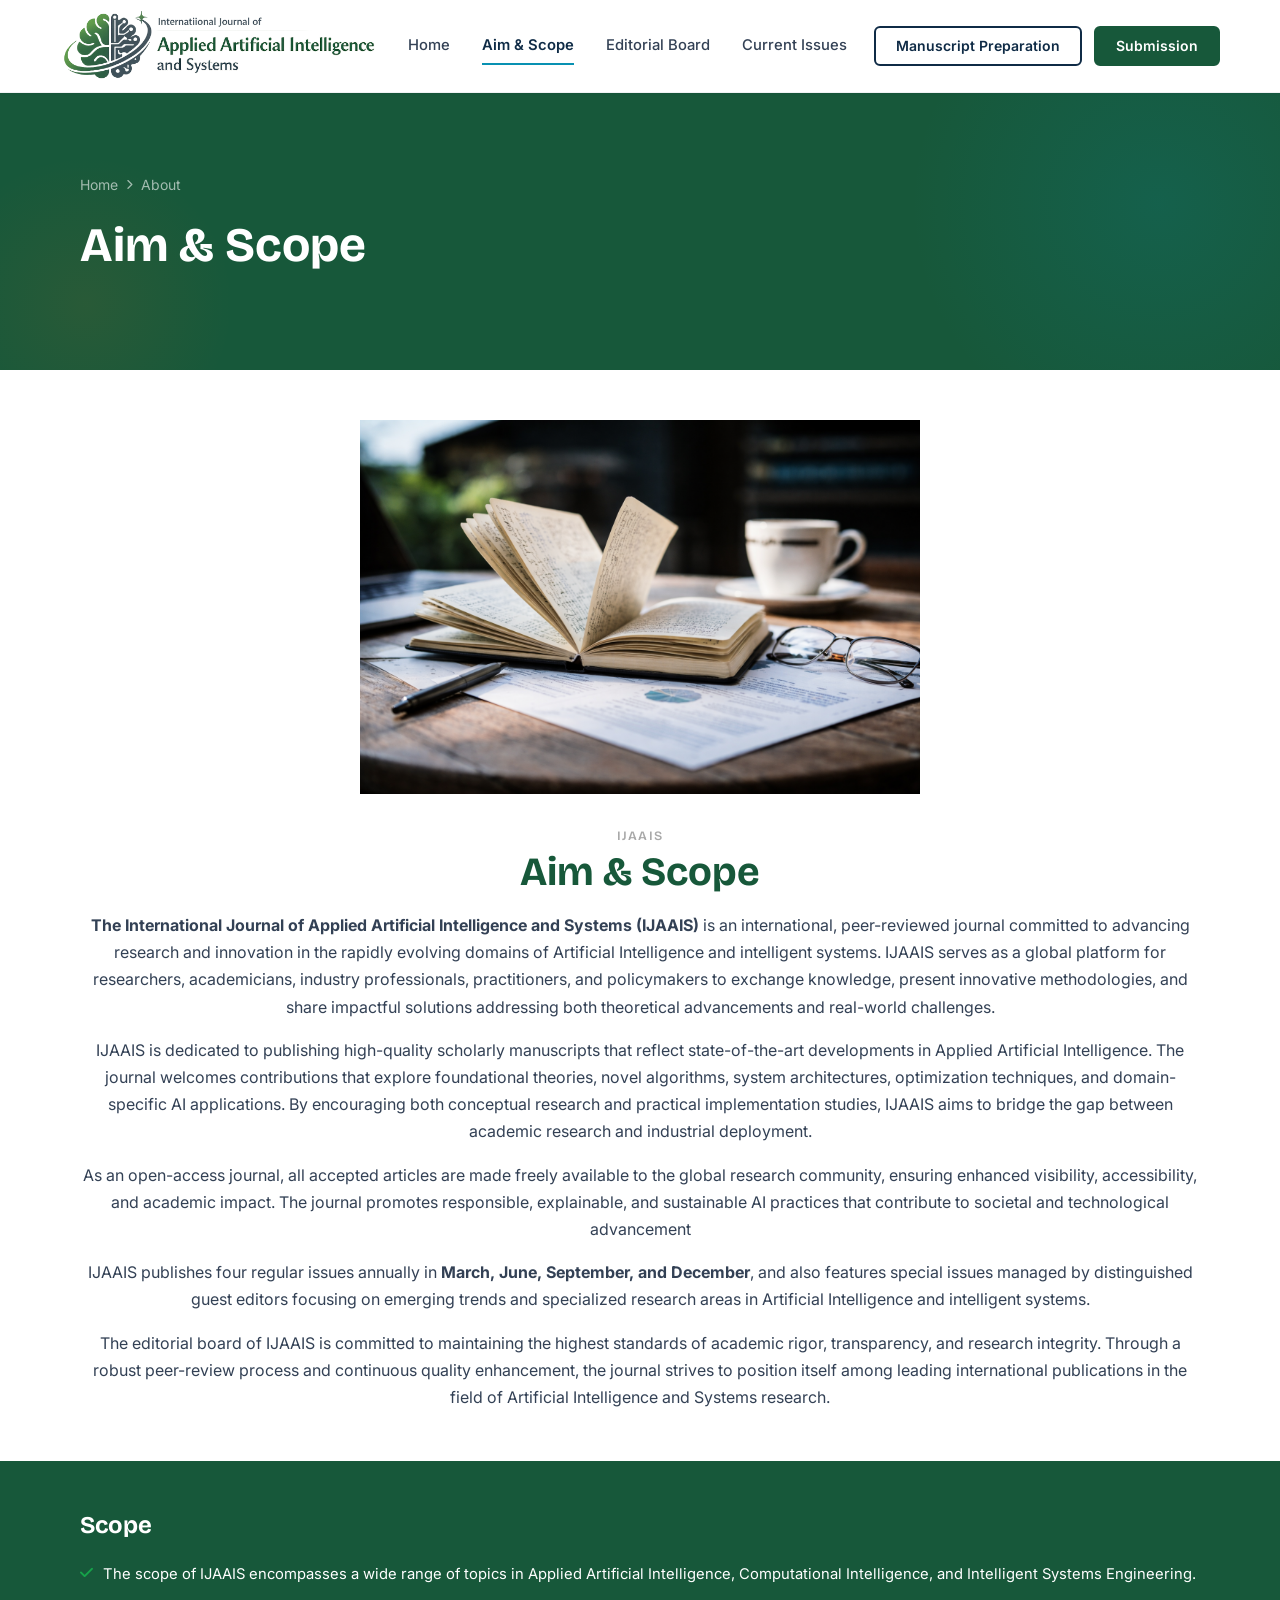
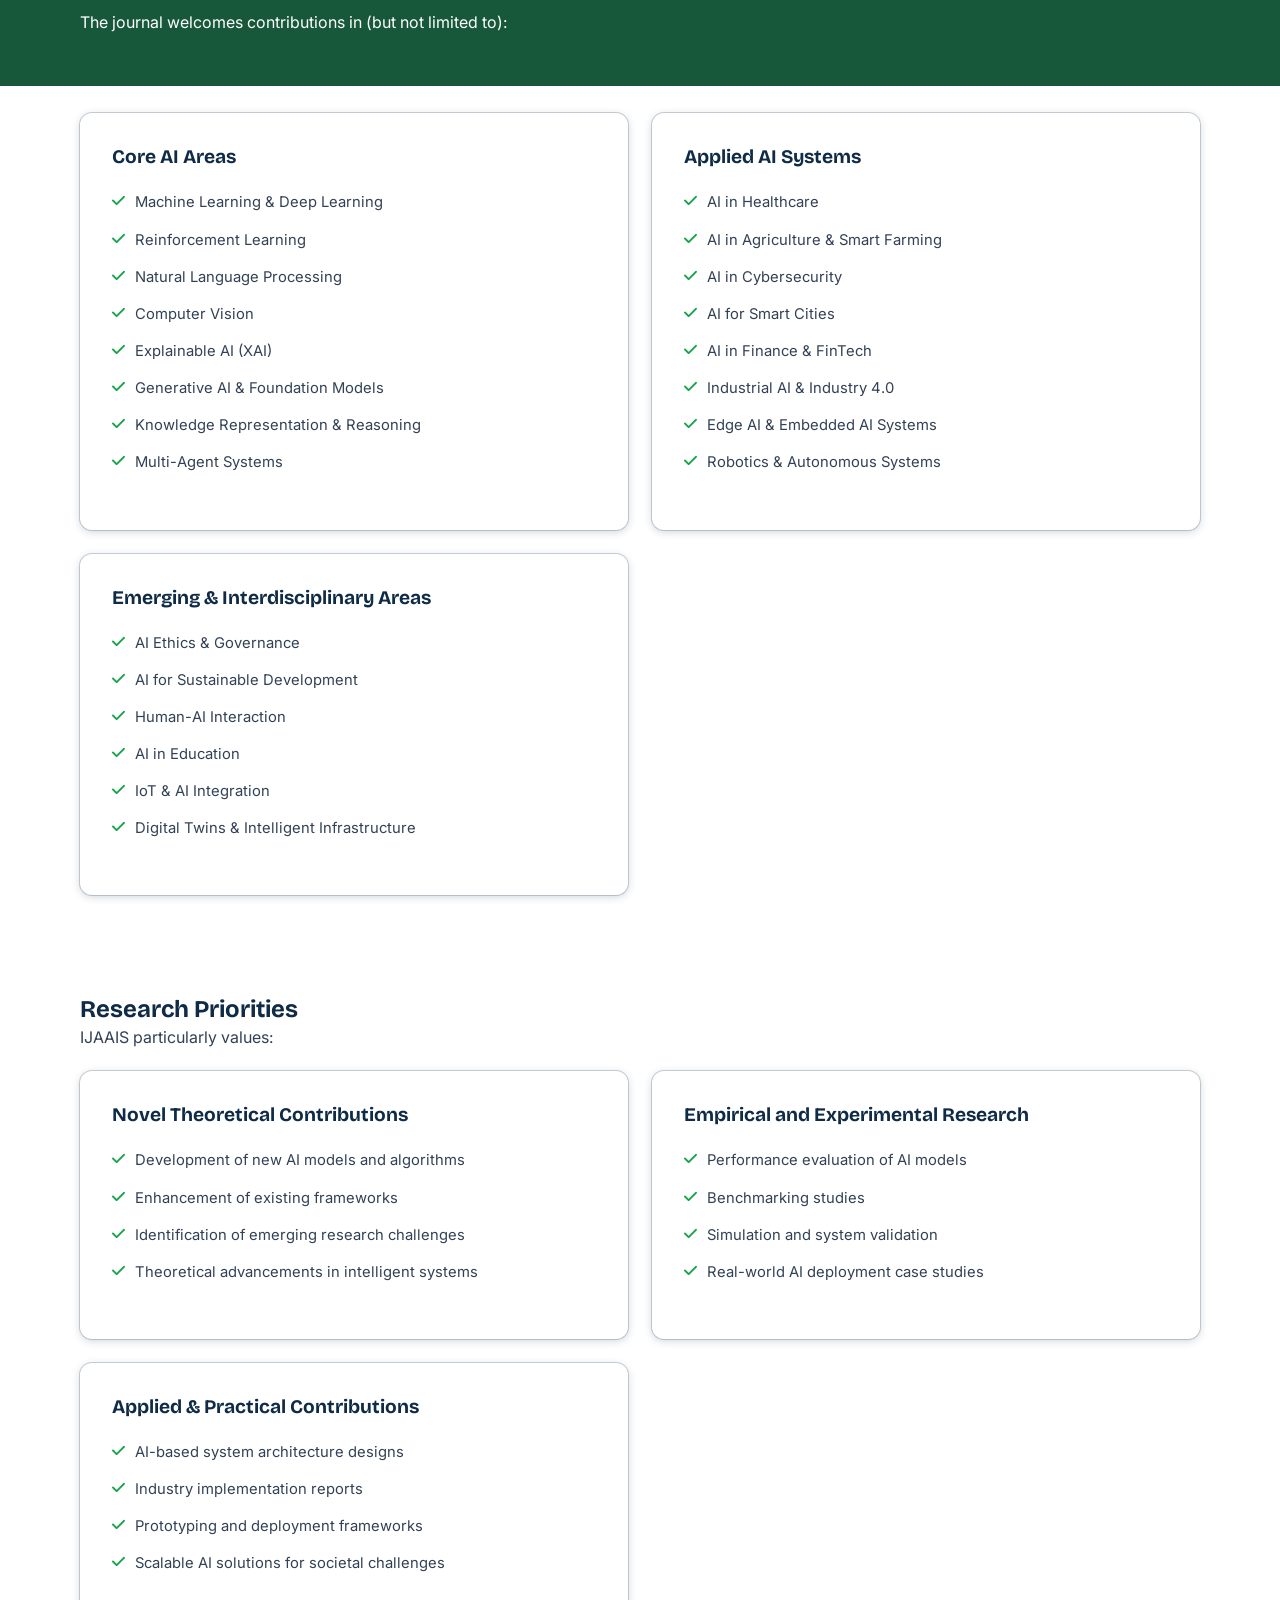
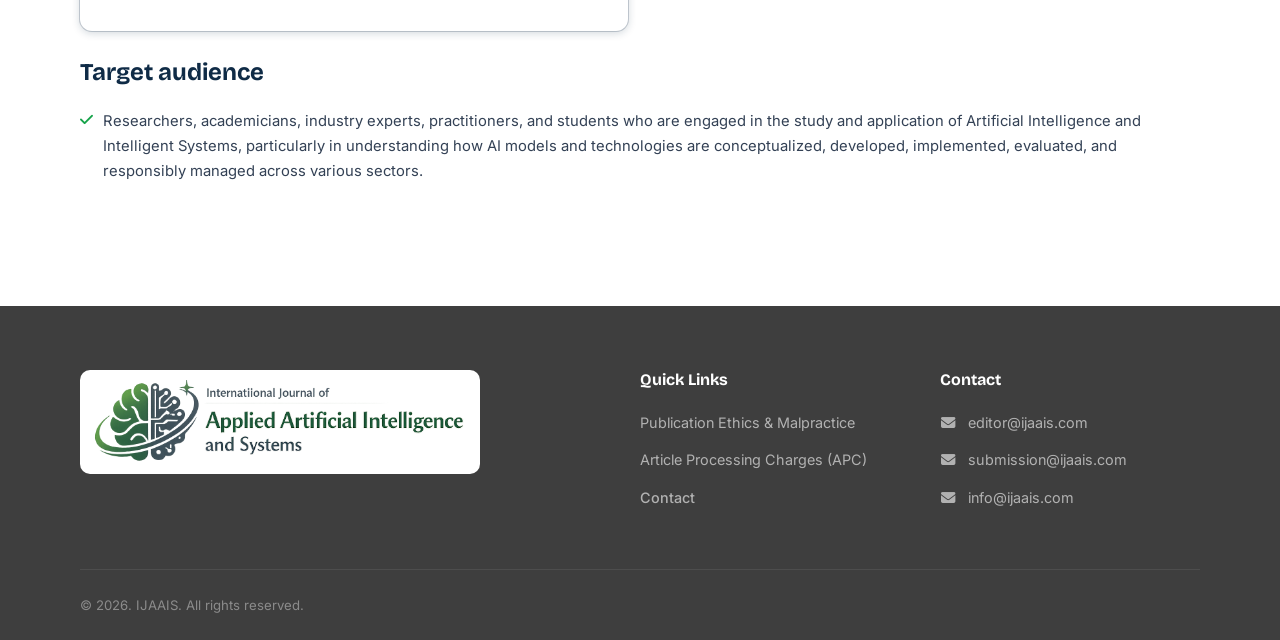
==== commit ddaa3329: "Initial commit" ====
--- a/about.html
+++ b/about.html
@@ -5,29 +5,20 @@
   <meta name="viewport" content="width=device-width, initial-scale=1.0">
   <title>About - IJAAIS</title>
   <meta name="description" content="">
-  <link rel="preconnect" href="https://fonts.googleapis.com">
-  <link rel="preconnect" href="https://fonts.gstatic.com" crossorigin>
-  <link href="https://fonts.googleapis.com/css2?family=Bricolage+Grotesque:wght@400;500;600;700;800&family=Inter:wght@400;500;600;700&display=swap" rel="stylesheet">
-  <link rel="stylesheet" href="https://cdnjs.cloudflare.com/ajax/libs/font-awesome/6.5.0/css/all.min.css">
-  <link rel="stylesheet" href="styles.css">
-
+  <div id="headtag"></div>
   </head>
 <body>
 <div id="header"></div>
-<!-- Hero -->
-<section class="hero" style="background: url('images/banner.jpg') center/cover no-repeat;">
-  <div class="network-lines"></div>
+<!-- Page Hero -->
+<section class="page-hero" style="background-color: #17583a;">
   <div class="container">
-    <div class="hero__content">
-      <div class="hero__label">
-        </div>
-      <h2><span style="color: #363636;">International Journal of </span> <br><span style="color: #17583a;">Applied Artificial Intelligence and Systems</span></h2>
-      <p style="color: #363636;">Dedicated to fostering research at the intersection of emerging technologies and global business practices.</p>
-      <!-- <div class="btn-group">
-        <a href="contact.html" class="btn btn--primary btn--lg">I'm Hiring <i class="fa-solid fa-arrow-right"></i></a>
-        <a href="contact.html" class="btn btn--outline btn--lg">I'm Looking for Work</a>
-      </div> -->
+    <div class="page-hero__breadcrumb">
+      <a href="index.html">Home</a>
+      <i class="fa-solid fa-chevron-right" style="font-size: 0.65rem;"></i>
+      <span>About</span>
     </div>
+    <h1>Aim & Scope</h1>
+    <!-- <p>We built TalentBridge on a simple idea: staffing should be about relationships, not transactions. Sixteen years later, that idea still drives everything we do.</p> -->
   </div>
 </section>
 
@@ -60,27 +51,118 @@
   </div>
 </section> -->
 
+
 <!-- How It Works -->
 <section class="section" style="padding: 50px 0;">
   <div class="container text-center">
-    <span class="section-label" style="color: darkgray; margin-bottom: 0;">Empowering Research</span>
-    <h2 class="section-title" style="color: #17583a;">Advancing Innovation</h2>
-    <img src="images/journal_home.png" width="50%" alt="" style="border-radius: 10px; margin: 0 auto; margin-top: 20px; margin-bottom: 20px;">
-    <p class="section-subtitle">International Journal of Applied Artificial Intelligence and Systems (IJAAIS) is a peer-reviewed, open-access journal that promotes cutting-edge research across disciplines such as computer science, digital transformation, management, and commerce. Our aim is to bridge academic insight with practical application in today’s evolving business and technology landscape.</p>
-    
+    <img src="images/journal_home.png" style="width: 50%; margin: 0 auto;" alt="">
+    <!-- <span class="section-label" style="color: darkgray; margin-bottom: 0;">Empowering Research</span> -->
+    <!-- <h2 class="section-title" style="color: #17583a;">Advancing Innovation</h2> -->
+     <p>&nbsp;</p>
+     <span class="section-label" style="color: darkgray; margin-bottom: 0;">IJAAIS</span>
+    <h2 class="section-title" style="color: #17583a;">Aim & Scope</h2>
+    <p><strong>The International Journal of Applied Artificial Intelligence and Systems (IJAAIS)</strong> is an international, peer-reviewed journal committed to advancing research and innovation in the rapidly evolving domains of Artificial Intelligence and intelligent systems. IJAAIS serves as a global platform for researchers, academicians, industry professionals, practitioners, and policymakers to exchange knowledge, present innovative methodologies, and share impactful solutions addressing both theoretical advancements and real-world challenges.</p>
+    <p>IJAAIS is dedicated to publishing high-quality scholarly manuscripts that reflect state-of-the-art developments in Applied Artificial Intelligence. The journal welcomes contributions that explore foundational theories, novel algorithms, system architectures, optimization techniques, and domain-specific AI applications. By encouraging both conceptual research and practical implementation studies, IJAAIS aims to bridge the gap between academic research and industrial deployment.</p>
+    <p>As an open-access journal, all accepted articles are made freely available to the global research community, ensuring enhanced visibility, accessibility, and academic impact. The journal promotes responsible, explainable, and sustainable AI practices that contribute to societal and technological advancement</p>
+    <p>IJAAIS publishes four regular issues annually in <strong>March, June, September, and December</strong>, and also features special issues managed by distinguished guest editors focusing on emerging trends and specialized research areas in Artificial Intelligence and intelligent systems.</p>
+    <p>The editorial board of IJAAIS is committed to maintaining the highest standards of academic rigor, transparency, and research integrity. Through a robust peer-review process and continuous quality enhancement, the journal strives to position itself among leading international publications in the field of Artificial Intelligence and Systems research.</p>
+  </div>
+</section>
+<section class="section" style="background: #17583a; color: #fff; padding: 50px 0;">
+  <div class="container">
+    <h3 style="color: #fff;">Scope</h3>
+  <ul class="check-list" >
+    <li style="color: #fff;"><i class="fa-solid fa-check"></i> The scope of IJAAIS encompasses a wide range of topics in Applied Artificial Intelligence, Computational Intelligence, and Intelligent Systems Engineering.</li>
+  </ul>
+  <p>The journal welcomes contributions in (but not limited to):</p>
+  </div>
+</section>
+<p>&nbsp;</p>
+<section class="section" style="padding: 0;">
+  <div class="container">
+    <div class="grid-2">
+    <div class="card">
+      <h3>Core AI Areas</h3>
+  <ul class="check-list">
+    <li><i class="fa-solid fa-check"></i> Machine Learning & Deep Learning</li>
+    <li><i class="fa-solid fa-check"></i> Reinforcement Learning</li>
+    <li><i class="fa-solid fa-check"></i> Natural Language Processing</li>
+    <li><i class="fa-solid fa-check"></i> Computer Vision</li>
+    <li><i class="fa-solid fa-check"></i> Explainable AI (XAI)</li>
+    <li><i class="fa-solid fa-check"></i> Generative AI & Foundation Models</li>
+    <li><i class="fa-solid fa-check"></i> Knowledge Representation & Reasoning</li>
+    <li><i class="fa-solid fa-check"></i> Multi-Agent Systems</li>
+  </ul>
+    </div>
+  <div class="card">
+        <h3>Applied AI Systems</h3>
+<ul class="check-list">
+  <li><i class="fa-solid fa-check"></i> AI in Healthcare</li>
+<li><i class="fa-solid fa-check"></i> AI in Agriculture & Smart Farming</li>
+<li><i class="fa-solid fa-check"></i> AI in Cybersecurity</li>
+<li><i class="fa-solid fa-check"></i> AI for Smart Cities</li>
+<li><i class="fa-solid fa-check"></i> AI in Finance & FinTech</li>
+<li><i class="fa-solid fa-check"></i> Industrial AI & Industry 4.0</li>
+<li><i class="fa-solid fa-check"></i> Edge AI & Embedded AI Systems</li>
+<li><i class="fa-solid fa-check"></i> Robotics & Autonomous Systems</li>
+</ul>
+  </div>
+  <div class="card">
+        <h3>Emerging & Interdisciplinary Areas</h3>
+<ul class="check-list">
+  <li><i class="fa-solid fa-check"></i> AI Ethics & Governance</li>
+<li><i class="fa-solid fa-check"></i> AI for Sustainable Development</li>
+<li><i class="fa-solid fa-check"></i> Human-AI Interaction</li>
+<li><i class="fa-solid fa-check"></i> AI in Education</li>
+<li><i class="fa-solid fa-check"></i> IoT & AI Integration</li>
+<li><i class="fa-solid fa-check"></i> Digital Twins & Intelligent Infrastructure</li>
+</ul>
+  </div>
+</div>
   </div>
 </section>
 
-<!-- CTA Banner -->
-<section class="cta-banner">
+<section class="section">
   <div class="container">
-    <h2>ISSN: 3108-1592 (Online) <br> Next Issue</h2>
-    <p>Volume 1, Issue 3 (January 2026–February 2026)</p>
-    <div class="btn-group">
-      <a href="#" class="btn btn--outline btn--lg">Submit Article <i class="fa-solid fa-arrow-right"></i></a>
+    <h3>Research Priorities</h3>
+    <p style="padding-bottom: 20px;">IJAAIS particularly values: </p>
+    <div class="grid-2">
+    <div class="card">
+      <h3>Novel Theoretical Contributions</h3>
+  <ul class="check-list">
+    <li><i class="fa-solid fa-check"></i> Development of new AI models and algorithms</li>
+    <li><i class="fa-solid fa-check"></i> Enhancement of existing frameworks</li>
+    <li><i class="fa-solid fa-check"></i> Identification of emerging research challenges</li>
+    <li><i class="fa-solid fa-check"></i> Theoretical advancements in intelligent systems</li>
+  </ul>
     </div>
+  <div class="card">
+        <h3>Empirical and Experimental Research</h3>
+<ul class="check-list">
+  <li><i class="fa-solid fa-check"></i> Performance evaluation of AI models</li>
+  <li><i class="fa-solid fa-check"></i> Benchmarking studies</li>
+  <li><i class="fa-solid fa-check"></i> Simulation and system validation</li>
+  <li><i class="fa-solid fa-check"></i> Real-world AI deployment case studies</li>
+</ul>
+  </div>
+  <div class="card">
+        <h3>Applied & Practical Contributions</h3>
+<ul class="check-list">
+  <li><i class="fa-solid fa-check"></i> AI-based system architecture designs</li>
+  <li><i class="fa-solid fa-check"></i> Industry implementation reports</li>
+  <li><i class="fa-solid fa-check"></i> Prototyping and deployment frameworks</li>
+  <li><i class="fa-solid fa-check"></i> Scalable AI solutions for societal challenges</li>
+</ul>
+  </div>
+</div>
+<p>&nbsp;</p>
+  <h3>Target audience</h3>
+  <ul class="check-list">
+    <li><i class="fa-solid fa-check"></i> Researchers, academicians, industry experts, practitioners, and students who are engaged in the study and application of Artificial Intelligence and Intelligent Systems, particularly in understanding how AI models and technologies are conceptualized, developed, implemented, evaluated, and responsibly managed across various sectors.</li>
+  </ul>
   </div>
 </section>
+
 
 <div id="footer"></div>
 <script src="custom.js"></script>
